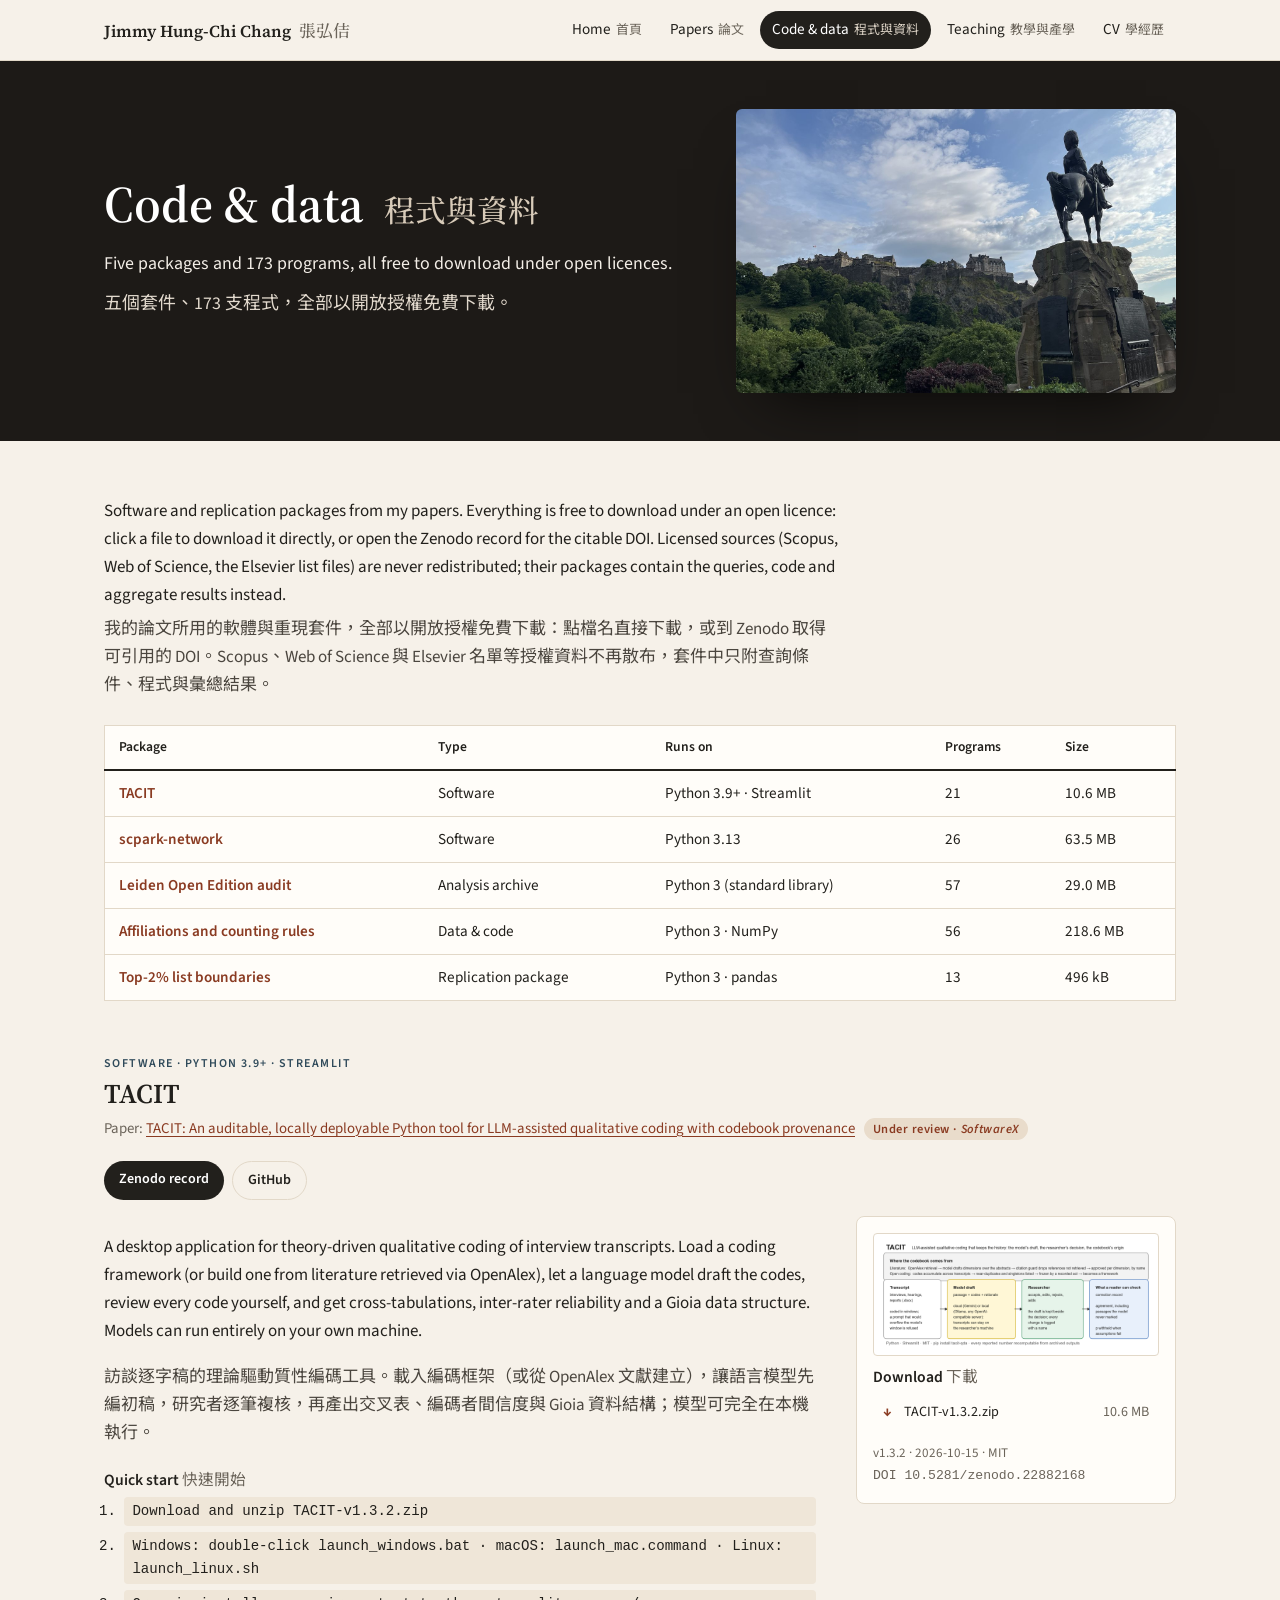
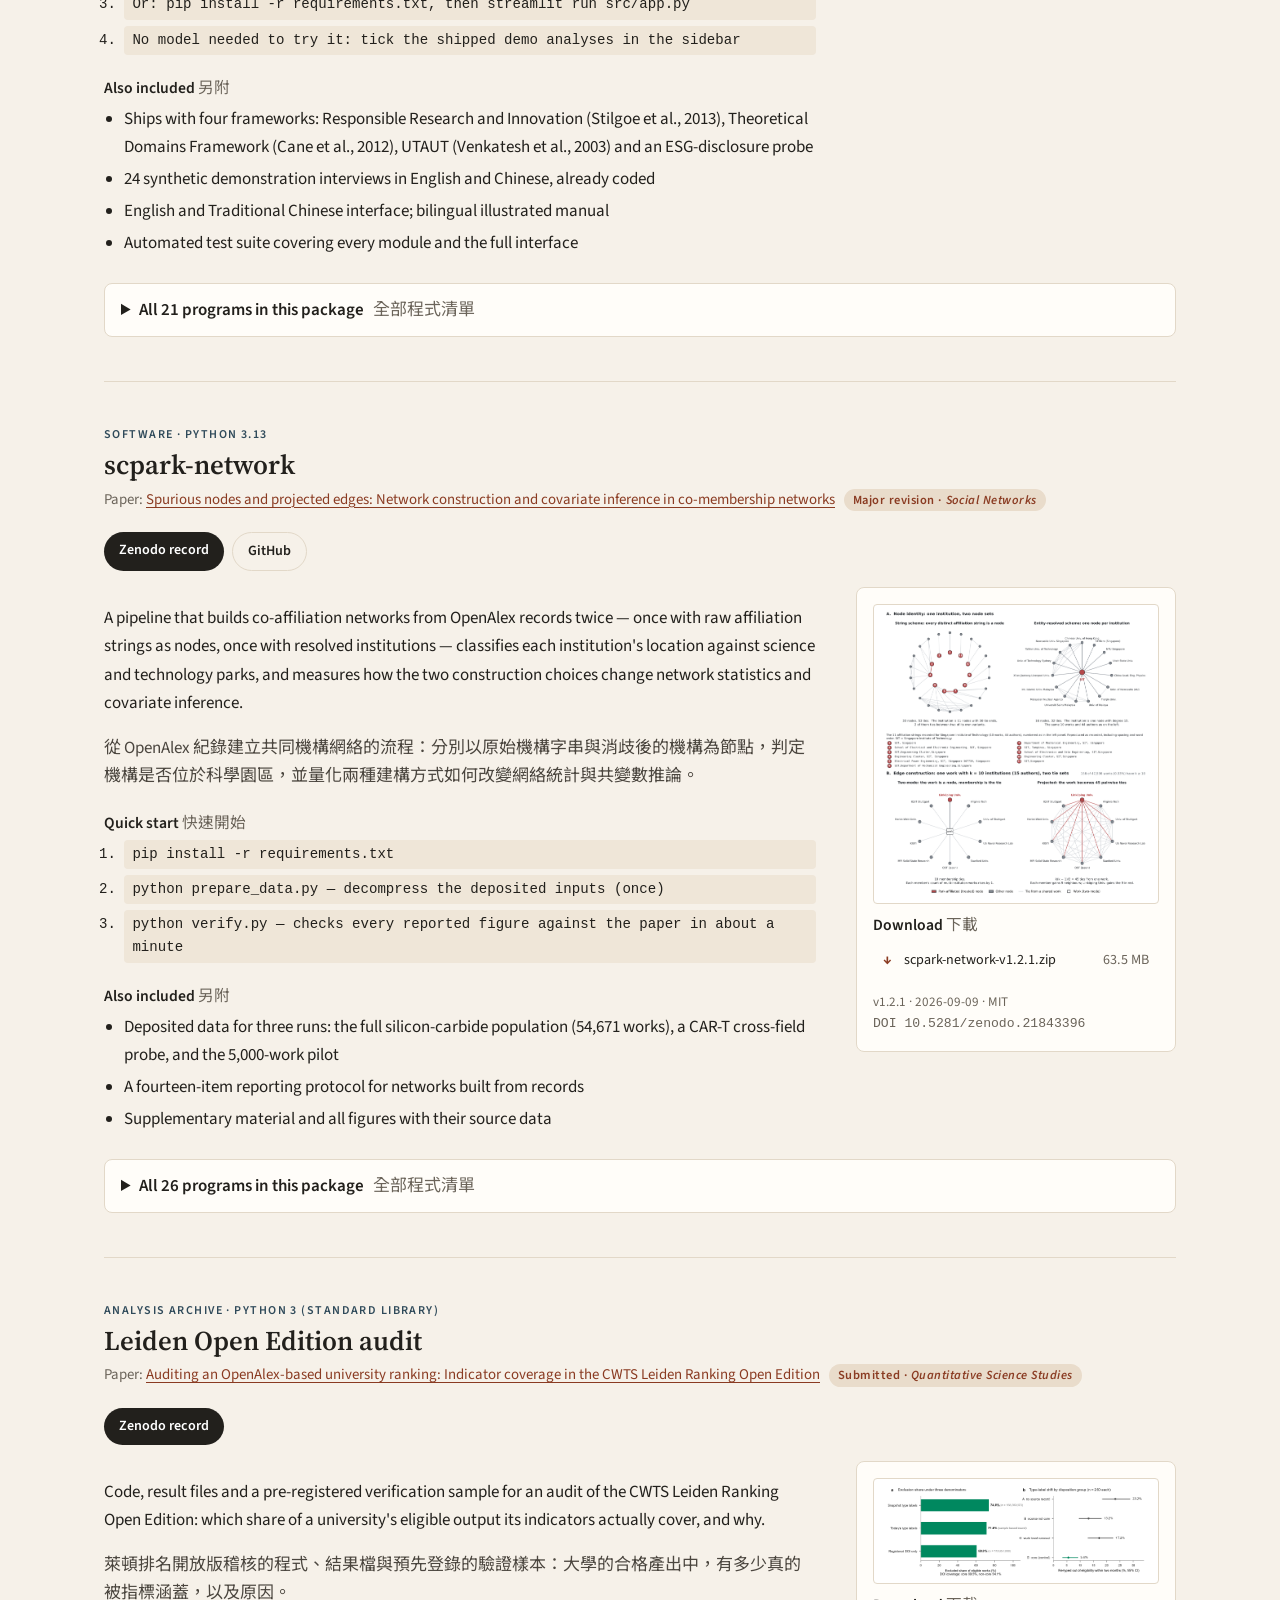
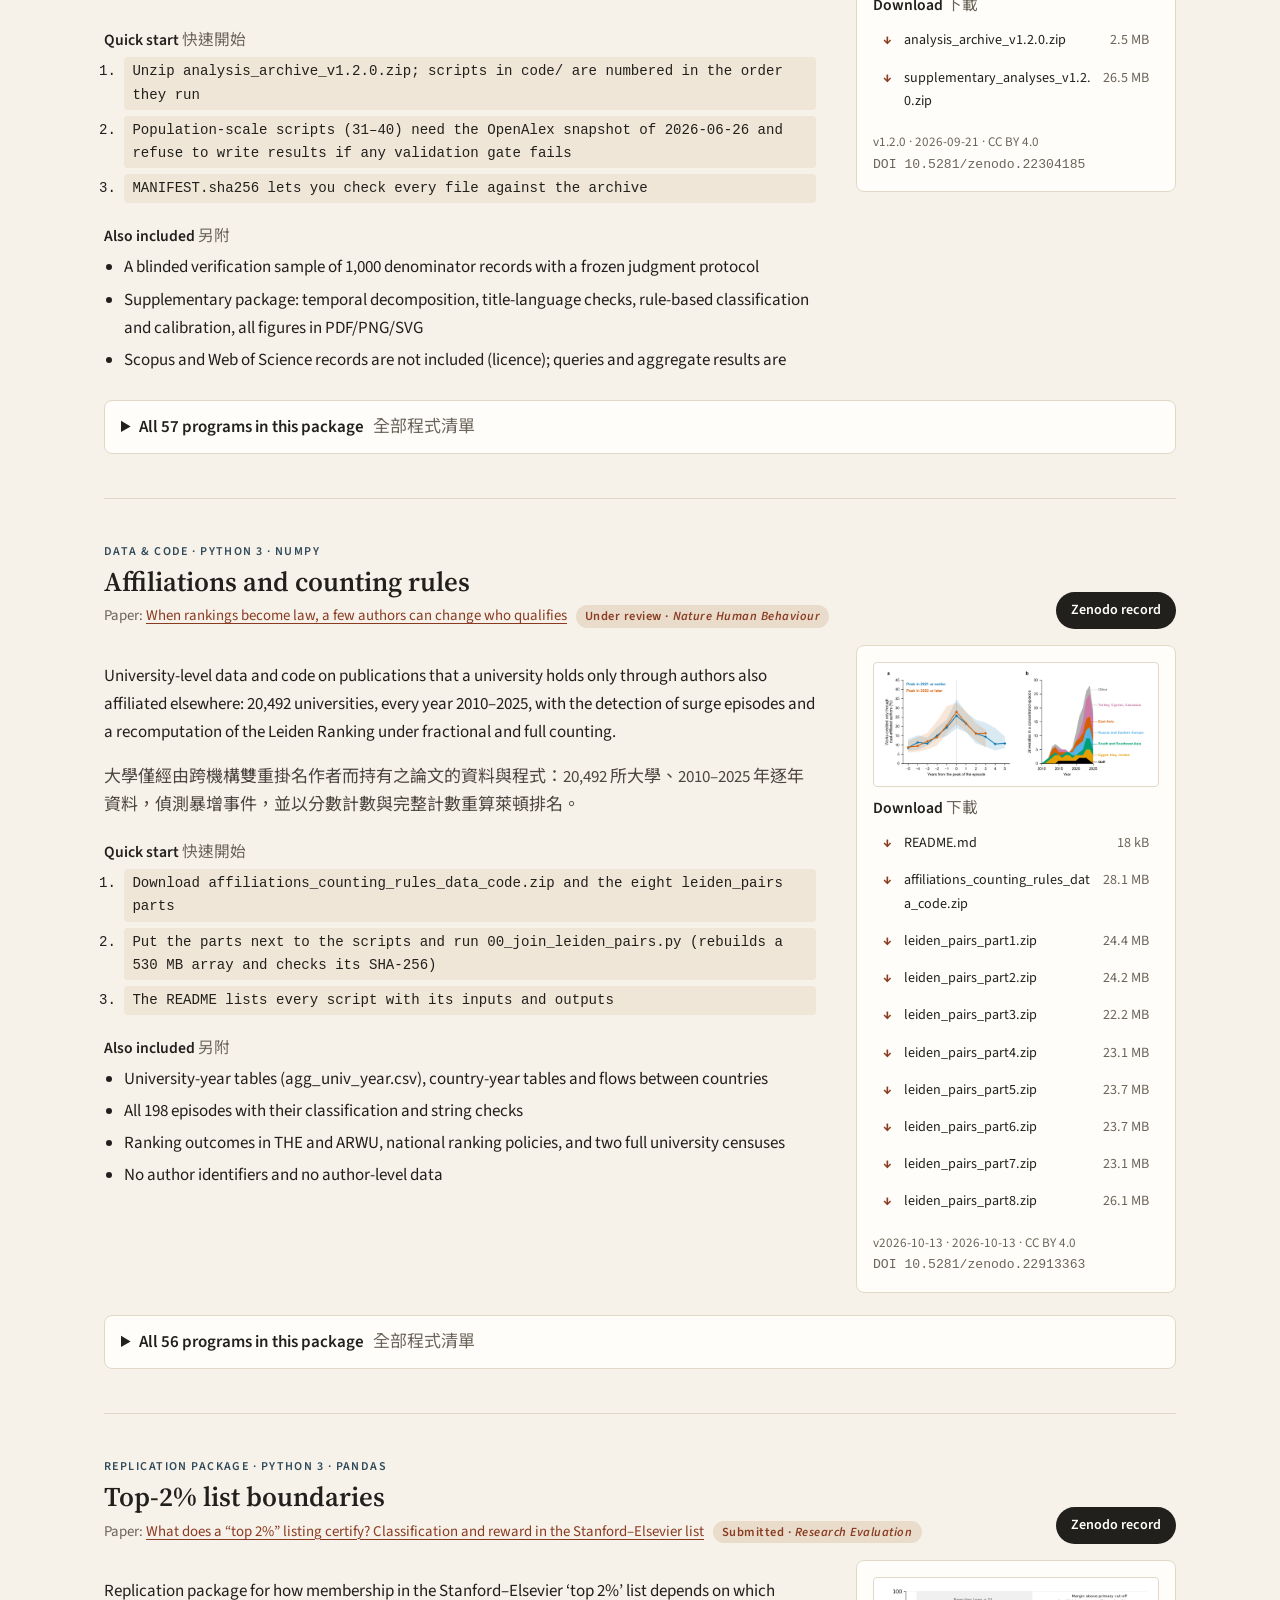
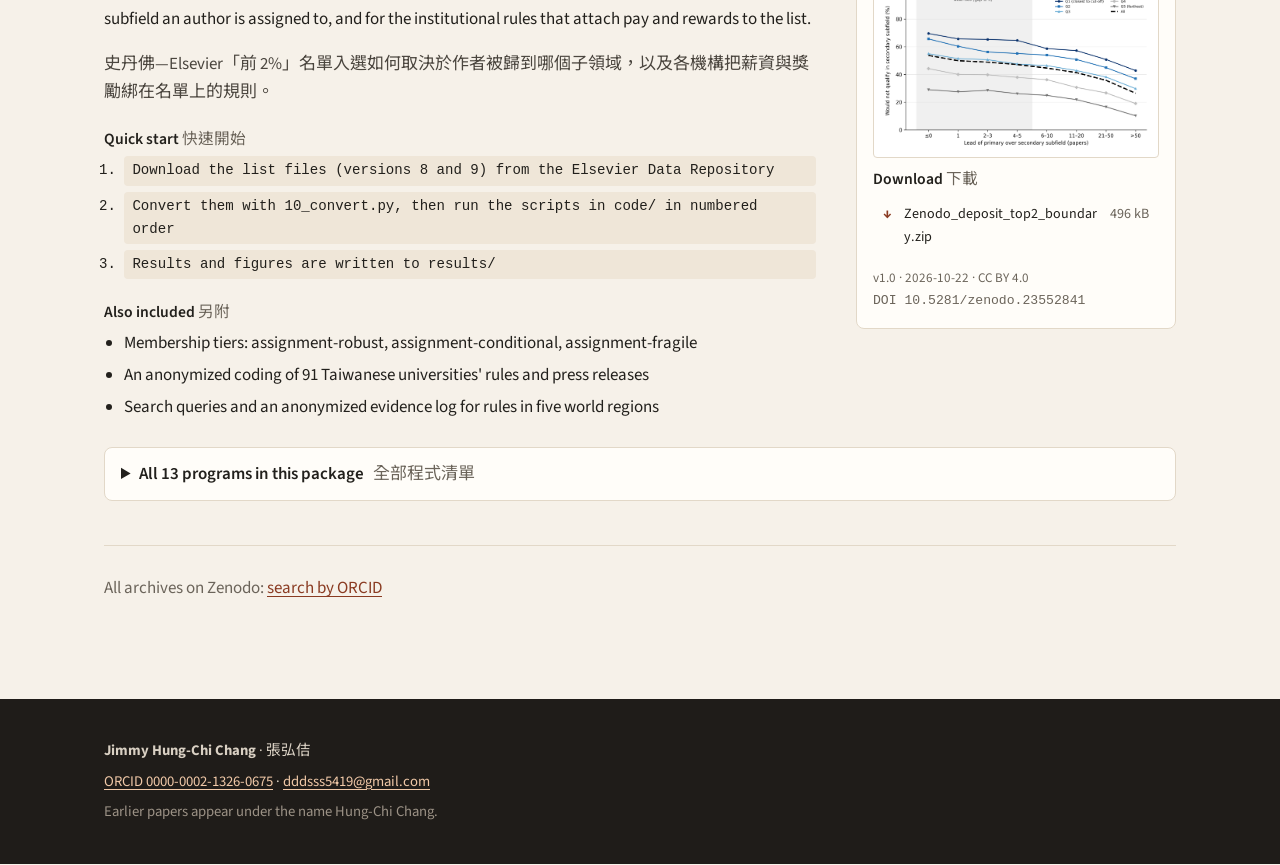
==== code.html @ c1c50fa7 "Update site 週五-2026-10 11:32" ====
<!doctype html>
<html lang="en">
<head>
<meta charset="utf-8">
<meta name="viewport" content="width=device-width, initial-scale=1">
<title>Code & data — Jimmy Hung-Chi Chang</title>
<meta name="description" content="Open code and data archives on Zenodo.">
<meta property="og:type" content="website"><meta property="og:site_name" content="Jimmy Hung-Chi Chang">
<meta property="og:url" content="https://jimmy-hc-chang.github.io/website/code.html">
<meta property="og:title" content="Code & data — Jimmy Hung-Chi Chang"><meta property="og:description" content="Open code and data archives on Zenodo.">
<meta property="og:image" content="https://jimmy-hc-chang.github.io/website/assets/og-cover.jpg?v=3"><meta property="og:image:width" content="1200"><meta property="og:image:height" content="630"><meta property="og:image:alt" content="Jimmy Hung-Chi Chang speaking at the Global TechMining Conference, Wuhan University">
<meta name="twitter:card" content="summary_large_image"><meta name="twitter:image" content="https://jimmy-hc-chang.github.io/website/assets/og-cover.jpg?v=3">
<link rel="preconnect" href="https://fonts.googleapis.com"><link rel="preconnect" href="https://fonts.gstatic.com" crossorigin>
<link rel="stylesheet" href="https://fonts.googleapis.com/css2?family=Source+Serif+4:ital,opsz,wght@0,8..60,400;0,8..60,600;1,8..60,400&family=Source+Sans+3:wght@400;600&family=Noto+Serif+TC:wght@500;700&family=Noto+Sans+TC:wght@400;500&display=swap">
<link rel="stylesheet" href="style.css?v=cfe0ed90">

</head>
<body class="p-code">
<header class="bar"><div class="wrap bar-in">
  <a class="brand" href="index.html">Jimmy Hung-Chi Chang <span lang="zh-Hant">張弘佶</span></a>
  <nav aria-label="Pages"><a href="index.html">Home<span lang="zh-Hant">首頁</span></a><a href="papers.html">Papers<span lang="zh-Hant">論文</span></a><a href="code.html" aria-current="page">Code &amp; data<span lang="zh-Hant">程式與資料</span></a><a href="teaching.html">Teaching<span lang="zh-Hant">教學與產學</span></a><a href="cv.html">CV<span lang="zh-Hant">學經歷</span></a></nav>
</div></header>
<section class="hero page-hero"><div class="wrap hero-in"><div class="hero-text">
  <h1>Code &amp; data <span lang="zh-Hant">程式與資料</span></h1>
  <p class="lede">Five packages and 173 programs, all free to download under open licences.</p><p class="lede zh" lang="zh-Hant">五個套件、173 支程式，全部以開放授權免費下載。</p></div>
  <figure class="hero-photo"><img src="assets/edinburgh-castle.jpg" alt="Edinburgh Castle"></figure>
</div></section>
<main>
<section class="wrap list codepage">
  <p class="intro">Software and replication packages from my papers. Everything is free to download under an open licence: click a file to download it directly, or open the Zenodo record for the citable DOI. Licensed sources (Scopus, Web of Science, the Elsevier list files) are never redistributed; their packages contain the queries, code and aggregate results instead.</p>
  <p class="intro zh" lang="zh-Hant">我的論文所用的軟體與重現套件，全部以開放授權免費下載：點檔名直接下載，或到 Zenodo 取得可引用的 DOI。Scopus、Web of Science 與 Elsevier 名單等授權資料不再散布，套件中只附查詢條件、程式與彙總結果。</p>
  <table class="pkgindex"><thead><tr><th>Package</th><th>Type</th><th>Runs on</th><th>Programs</th><th>Size</th></tr></thead><tbody><tr><td><a href="#tacit">TACIT</a></td><td>Software</td><td>Python 3.9+ · Streamlit</td><td>21</td><td>10.6 MB</td></tr><tr><td><a href="#scpark-network">scpark-network</a></td><td>Software</td><td>Python 3.13</td><td>26</td><td>63.5 MB</td></tr><tr><td><a href="#leiden-open-edition-audit">Leiden Open Edition audit</a></td><td>Analysis archive</td><td>Python 3 (standard library)</td><td>57</td><td>29.0 MB</td></tr><tr><td><a href="#affiliations-and-counting-rules">Affiliations and counting rules</a></td><td>Data & code</td><td>Python 3 · NumPy</td><td>56</td><td>218.6 MB</td></tr><tr><td><a href="#top-2%-list-boundaries">Top-2% list boundaries</a></td><td>Replication package</td><td>Python 3 · pandas</td><td>13</td><td>496 kB</td></tr></tbody></table>
  <article class="pkg" id="tacit">
  <header class="pkg-head">
    <div><p class="arch-kind">Software · Python 3.9+ · Streamlit</p><h3>TACIT</h3>
    <p class="arch-paper">Paper: <a href="papers.html#tacit-an-auditable-locally-deployable-python-too">TACIT: An auditable, locally deployable Python tool for LLM-assisted qualitative coding with codebook provenance</a> <span class="status">Under review · <i>SoftwareX</i></span></p></div>
    <div class="btns"><a class="btn-s" href="https://doi.org/10.5281/zenodo.22882168">Zenodo record</a><a class="btn-s ghost" href="https://github.com/NYCU-FUN-TECH-LAB/TACIT">GitHub</a></div>
  </header>
  <div class="pkg-grid">
    <div>
      <p>A desktop application for theory-driven qualitative coding of interview transcripts. Load a coding framework (or build one from literature retrieved via OpenAlex), let a language model draft the codes, review every code yourself, and get cross-tabulations, inter-rater reliability and a Gioia data structure. Models can run entirely on your own machine.</p>
      <p class="zh" lang="zh-Hant">訪談逐字稿的理論驅動質性編碼工具。載入編碼框架（或從 OpenAlex 文獻建立），讓語言模型先編初稿，研究者逐筆複核，再產出交叉表、編碼者間信度與 Gioia 資料結構；模型可完全在本機執行。</p>
      <h4>Quick start <span lang="zh-Hant">快速開始</span></h4>
      <ol class="quick"><li>Download and unzip TACIT-v1.3.2.zip</li><li>Windows: double-click launch_windows.bat · macOS: launch_mac.command · Linux: launch_linux.sh</li><li>Or: pip install -r requirements.txt, then streamlit run src/app.py</li><li>No model needed to try it: tick the shipped demo analyses in the sidebar</li></ol>
      <h4>Also included <span lang="zh-Hant">另附</span></h4>
      <ul><li>Ships with four frameworks: Responsible Research and Innovation (Stilgoe et al., 2013), Theoretical Domains Framework (Cane et al., 2012), UTAUT (Venkatesh et al., 2003) and an ESG-disclosure probe</li><li>24 synthetic demonstration interviews in English and Chinese, already coded</li><li>English and Traditional Chinese interface; bilingual illustrated manual</li><li>Automated test suite covering every module and the full interface</li></ul>
    </div>
    <aside class="dlbox">
      <img src="assets/fig-tacit.png" alt="" loading="lazy">
      <h4>Download <span lang="zh-Hant">下載</span></h4>
      <ul class="dl"><li><a href="https://zenodo.org/records/23402767/files/NYCU-FUN-TECH-LAB/TACIT-v1.3.2.zip?download=1" download><span class="fn">TACIT-v1.3.2.zip</span><span class="fs">10.6 MB</span></a></li></ul>
      <p class="facts">v1.3.2 · 2026-10-15 · MIT<br><span class="doi">DOI 10.5281/zenodo.22882168</span></p>
    </aside>
  </div>
  <details class="proglist"><summary>All 21 programs in this package <span lang="zh-Hant">全部程式清單</span></summary><h5>src/</h5><table class="progs"><tr><td><code>app.py</code></td><td>The Streamlit interface</td></tr><tr><td><code>bench_agreement.py</code></td><td>Agreement between model and reference codings</td></tr><tr><td><code>bench_models.py</code></td><td>Benchmark of models on this tool</td></tr><tr><td><code>bench_open_coding.py</code></td><td>Open-coding demonstration</td></tr><tr><td><code>bench_yield.py</code></td><td>Whole-transcript vs windowed coding: yield comparison</td></tr><tr><td><code>make_demo_data.py</code></td><td>Generate the synthetic demonstration data</td></tr><tr><td><code>make_hearing_corpus.py</code></td><td>Build a public demonstration corpus from US congressional hearings</td></tr><tr><td><code>tacit_analysis.py</code></td><td>Analysis engine: cross-tabulations, co-occurrence, cross-case matrix</td></tr><tr><td><code>tacit_coding.py</code></td><td>Windowed coding passes, yield checks and transcript reading</td></tr><tr><td><code>tacit_framework.py</code></td><td>Pluggable theoretical coding frameworks</td></tr><tr><td><code>tacit_highlight.py</code></td><td>Export codings highlighted back into the transcript (.docx)</td></tr><tr><td><code>tacit_i18n.py</code></td><td>Interface vocabulary in English and Traditional Chinese</td></tr><tr><td><code>tacit_irr.py</code></td><td>Blind double coding and inter-rater reliability</td></tr><tr><td><code>tacit_lexicon.py</code></td><td>Lexicon induction and audit</td></tr><tr><td><code>tacit_llm.py</code></td><td>Model-provider layer: Gemini, Ollama and any OpenAI-compatible endpoint</td></tr><tr><td><code>tacit_open.py</code></td><td>Open coding with a cumulative codebook</td></tr><tr><td><code>tacit_openalex.py</code></td><td>Build a framework from literature retrieved via OpenAlex, with the citation guard</td></tr><tr><td><code>tacit_review.py</code></td><td>Human review of model codings and the audit trail</td></tr><tr><td><code>tacit_schema.py</code></td><td>Single source of truth for the data structures</td></tr><tr><td><code>tacit_strings.py</code></td><td>Interface text in English and Traditional Chinese</td></tr><tr><td><code>tacit_themes.py</code></td><td>Second-order themes and the Gioia data structure</td></tr></table></details>
</article><article class="pkg" id="scpark-network">
  <header class="pkg-head">
    <div><p class="arch-kind">Software · Python 3.13</p><h3>scpark-network</h3>
    <p class="arch-paper">Paper: <a href="papers.html#spurious-nodes-and-projected-edges-network-const">Spurious nodes and projected edges: Network construction and covariate inference in co-membership networks</a> <span class="status">Major revision · <i>Social Networks</i></span></p></div>
    <div class="btns"><a class="btn-s" href="https://doi.org/10.5281/zenodo.21843396">Zenodo record</a><a class="btn-s ghost" href="https://github.com/jimmy-hc-chang/scpark-network">GitHub</a></div>
  </header>
  <div class="pkg-grid">
    <div>
      <p>A pipeline that builds co-affiliation networks from OpenAlex records twice — once with raw affiliation strings as nodes, once with resolved institutions — classifies each institution's location against science and technology parks, and measures how the two construction choices change network statistics and covariate inference.</p>
      <p class="zh" lang="zh-Hant">從 OpenAlex 紀錄建立共同機構網絡的流程：分別以原始機構字串與消歧後的機構為節點，判定機構是否位於科學園區，並量化兩種建構方式如何改變網絡統計與共變數推論。</p>
      <h4>Quick start <span lang="zh-Hant">快速開始</span></h4>
      <ol class="quick"><li>pip install -r requirements.txt</li><li>python prepare_data.py — decompress the deposited inputs (once)</li><li>python verify.py — checks every reported figure against the paper in about a minute</li></ol>
      <h4>Also included <span lang="zh-Hant">另附</span></h4>
      <ul><li>Deposited data for three runs: the full silicon-carbide population (54,671 works), a CAR-T cross-field probe, and the 5,000-work pilot</li><li>A fourteen-item reporting protocol for networks built from records</li><li>Supplementary material and all figures with their source data</li></ul>
    </div>
    <aside class="dlbox">
      <img src="assets/fig-son.png" alt="" loading="lazy">
      <h4>Download <span lang="zh-Hant">下載</span></h4>
      <ul class="dl"><li><a href="https://zenodo.org/records/22677778/files/tiger-lab-png/scpark-network-v1.2.1.zip?download=1" download><span class="fn">scpark-network-v1.2.1.zip</span><span class="fs">63.5 MB</span></a></li></ul>
      <p class="facts">v1.2.1 · 2026-09-09 · MIT<br><span class="doi">DOI 10.5281/zenodo.21843396</span></p>
    </aside>
  </div>
  <details class="proglist"><summary>All 26 programs in this package <span lang="zh-Hant">全部程式清單</span></summary><h5>analysis/</h5><table class="progs"><tr><td><code>10_robustness_checks.py</code></td><td>Robustness checks</td></tr><tr><td><code>11_institution_size_control.py</code></td><td>Control for institution size</td></tr><tr><td><code>12_productivity_control_robustness.py</code></td><td>Stress test of the productivity-controlled estimate</td></tr><tr><td><code>13_fetch_density_5000m.py</code></td><td>Radius-decoupling test: density at 5,000 m</td></tr><tr><td><code>14_refetch_density_2000m.py</code></td><td>Radius-decoupling test: density at 2,000 m</td></tr><tr><td><code>15_reviewer_response_analyses.py</code></td><td>Supplementary analyses for the reporting protocol</td></tr><tr><td><code>16_review_response_2026_09.py</code></td><td>Additional supplementary analyses</td></tr><tr><td><code>17_review_response_round2.py</code></td><td>Additional supplementary analyses, second set</td></tr><tr><td><code>18_synthetic_simulation.py</code></td><td>Synthetic-network simulation of the two construction errors</td></tr></table><h5>figures/</h5><table class="progs"><tr><td><code>fig1_mechanism.py</code></td><td>Figure 1: the two construction decisions, drawn from two real cases</td></tr><tr><td><code>fig2_degree_distributions.py</code></td><td>Figure 2: degree distributions under the two node-identity schemes</td></tr><tr><td><code>fig3_degree_distributions.py</code></td><td>Degree-distribution panel</td></tr><tr><td><code>fig3_forest_caps.py</code></td><td>Figure 3: the park coefficient under caps, fractional counting and a placebo exclusion</td></tr></table><h5>pipeline/</h5><table class="progs"><tr><td><code>01_fetch_openalex.py</code></td><td>Fetch the full OpenAlex population of the silicon-carbide topic</td></tr><tr><td><code>01b_fetch_openalex_cart.py</code></td><td>Fetch the CAR-T cell-therapy topic for the cross-field probe</td></tr><tr><td><code>02_geocode_and_enrich.py</code></td><td>Geocode affiliation strings (Nominatim) and extract micro-spatial features (OpenStreetMap)</td></tr><tr><td><code>02b_rerun_enrich_only.py</code></td><td>Re-run only the Overpass density step</td></tr><tr><td><code>03_fetch_wikidata_parks.py</code></td><td>Fetch the world list of science and technology parks from Wikidata</td></tr><tr><td><code>04_fetch_park_polygons.py</code></td><td>Fetch exact park boundaries from OpenStreetMap</td></tr><tr><td><code>05_match_parks_distance.py</code></td><td>Match institution coordinates to the Wikidata park list by distance</td></tr><tr><td><code>06_apply_polygon_refinement.py</code></td><td>Point-in-polygon refinement where exact boundaries exist</td></tr><tr><td><code>07_merge_method_a_b.py</code></td><td>Merge the two park classifications and report their agreement</td></tr><tr><td><code>08_build_entity_resolved_network.py</code></td><td>Build the entity-resolved network (standardized institutions as nodes)</td></tr><tr><td><code>09_build_naive_network.py</code></td><td>Build the naive network (raw affiliation strings as nodes)</td></tr></table><h5>(top level)/</h5><table class="progs"><tr><td><code>prepare_data.py</code></td><td>Decompress the deposited data files (run once)</td></tr><tr><td><code>verify.py</code></td><td>Check that the deposit reproduces the manuscript (about one minute; --full re-runs the permutations)</td></tr></table></details>
</article><article class="pkg" id="leiden-open-edition-audit">
  <header class="pkg-head">
    <div><p class="arch-kind">Analysis archive · Python 3 (standard library)</p><h3>Leiden Open Edition audit</h3>
    <p class="arch-paper">Paper: <a href="papers.html#auditing-an-openalex-based-university-ranking-in">Auditing an OpenAlex-based university ranking: Indicator coverage in the CWTS Leiden Ranking Open Edition</a> <span class="status">Submitted · <i>Quantitative Science Studies</i></span></p></div>
    <div class="btns"><a class="btn-s" href="https://doi.org/10.5281/zenodo.22304185">Zenodo record</a></div>
  </header>
  <div class="pkg-grid">
    <div>
      <p>Code, result files and a pre-registered verification sample for an audit of the CWTS Leiden Ranking Open Edition: which share of a university's eligible output its indicators actually cover, and why.</p>
      <p class="zh" lang="zh-Hant">萊頓排名開放版稽核的程式、結果檔與預先登錄的驗證樣本：大學的合格產出中，有多少真的被指標涵蓋，以及原因。</p>
      <h4>Quick start <span lang="zh-Hant">快速開始</span></h4>
      <ol class="quick"><li>Unzip analysis_archive_v1.2.0.zip; scripts in code/ are numbered in the order they run</li><li>Population-scale scripts (31–40) need the OpenAlex snapshot of 2026-06-26 and refuse to write results if any validation gate fails</li><li>MANIFEST.sha256 lets you check every file against the archive</li></ol>
      <h4>Also included <span lang="zh-Hant">另附</span></h4>
      <ul><li>A blinded verification sample of 1,000 denominator records with a frozen judgment protocol</li><li>Supplementary package: temporal decomposition, title-language checks, rule-based classification and calibration, all figures in PDF/PNG/SVG</li><li>Scopus and Web of Science records are not included (licence); queries and aggregate results are</li></ul>
    </div>
    <aside class="dlbox">
      <img src="assets/fig-leiden.png" alt="" loading="lazy">
      <h4>Download <span lang="zh-Hant">下載</span></h4>
      <ul class="dl"><li><a href="https://zenodo.org/records/22872751/files/analysis_archive_v1.2.0.zip?download=1" download><span class="fn">analysis_archive_v1.2.0.zip</span><span class="fs">2.5 MB</span></a></li><li><a href="https://zenodo.org/records/22872751/files/supplementary_analyses_v1.2.0.zip?download=1" download><span class="fn">supplementary_analyses_v1.2.0.zip</span><span class="fs">26.5 MB</span></a></li></ul>
      <p class="facts">v1.2.0 · 2026-09-21 · CC BY 4.0<br><span class="doi">DOI 10.5281/zenodo.22304185</span></p>
    </aside>
  </div>
  <details class="proglist"><summary>All 57 programs in this package <span lang="zh-Hant">全部程式清單</span></summary><h5>code/</h5><table class="progs"><tr><td><code>01_probe_scopus.py</code></td><td>Test what the Scopus API returns (run this first)</td></tr><tr><td><code>02_sample_openalex.py</code></td><td>Draw a stratified cross-disciplinary sample from OpenAlex</td></tr><tr><td><code>03_fetch_scopus.py</code></td><td>Fetch Scopus records by DOI (quota-aware, resumable)</td></tr><tr><td><code>04_build_pairs.py</code></td><td>Pair the OpenAlex and Scopus records of the same paper</td></tr><tr><td><code>05_audit_divergence.py</code></td><td>Cross-database divergence: indicators with cluster-bootstrap intervals</td></tr><tr><td><code>06_wos_anchor.py</code></td><td>Web of Science anchor sample: parse exported records for a third-source check</td></tr><tr><td><code>07_make_wos_query.py</code></td><td>Build batch query strings for the Web of Science interface</td></tr><tr><td><code>08_probe_abstract_api.py</code></td><td>Test the Scopus Abstract Retrieval API</td></tr><tr><td><code>09_fetch_abstract_affiliations.py</code></td><td>Retrieve full affiliation lists through the Abstract Retrieval API</td></tr><tr><td><code>10_fetch_leiden_core.py</code></td><td>Download the Leiden core-sources and core-publications data</td></tr><tr><td><code>11_enrich_openalex_fields.py</code></td><td>Add language and source fields from OpenAlex</td></tr><tr><td><code>12_join_leiden_core.py</code></td><td>Join Leiden core / non-core flags to the sample</td></tr><tr><td><code>13_audit_core_exclusion.py</code></td><td>Exclusion patterns of the two core thresholds and their combined effect</td></tr><tr><td><code>14_fetch_leiden_ranking_data.py</code></td><td>Download the full underlying data of the Leiden Ranking Open Edition 2025</td></tr><tr><td><code>15_replicate_leiden_indicators.py</code></td><td>Validation gate: recompute the official university indicators from publication-level data</td></tr><tr><td><code>16_ranking_impact.py</code></td><td>Effect of the core-source threshold on the official ranking indicators</td></tr><tr><td><code>17_fetch_openalex_institutions.py</code></td><td>Build a coordinate table of OpenAlex institutions</td></tr><tr><td><code>18_sample_leiden_pubs.py</code></td><td>Stratified sample of Leiden publications with their OpenAlex institutions</td></tr><tr><td><code>19_replicate_collab_flags.py</code></td><td>Validation gate: reproduce the short-distance collaboration flag</td></tr><tr><td><code>20_audit_distance_misclassification.py</code></td><td>Scale, geography and consequences of distance misclassification</td></tr><tr><td><code>21_recompute_top10.py</code></td><td>Recompute PP(top 10%) under the core threshold</td></tr><tr><td><code>22_decompose_temporal.py</code></td><td>Why the core pass rate falls year by year: a three-level decomposition</td></tr><tr><td><code>23_confound_check.py</code></td><td>Common-factor check</td></tr><tr><td><code>24_range_restriction.py</code></td><td>Formal test of range restriction</td></tr><tr><td><code>25_robustness_suite.py</code></td><td>Robustness suite for the core claims</td></tr><tr><td><code>26_field_country.py</code></td><td>Field × country: is the humanities and social sciences coverage gap universal?</td></tr><tr><td><code>27_fetch_openalex_sources.py</code></td><td>Fetch the country of every OpenAlex source</td></tr><tr><td><code>28_figure1.py</code></td><td>Figure 1: exclusion structure at population scale</td></tr><tr><td><code>29_figure2.py</code></td><td>Figure 2: university-level indicator coverage and how it covaries with indicator values</td></tr><tr><td><code>30_build_manuscript.js</code></td><td>Assemble the manuscript document</td></tr><tr><td><code>31_pass1_extract.py</code></td><td>Pass 1: extract the full OpenAlex snapshot into compact binary tables</td></tr><tr><td><code>32_pass2_join.py</code></td><td>Pass 2: join snapshot attributes to CWTS v3 core status</td></tr><tr><td><code>33_pass2b_conditional.py</code></td><td>Pass 2b: conditional decomposition isolating the language rule</td></tr><tr><td><code>34_disposition_by_group.py</code></td><td>Four-way disposition of English-language works, by country and field</td></tr><tr><td><code>35_mechanism_summary.py</code></td><td>Turn the tables of 33–34 into the reported numbers; test the monotone relation</td></tr><tr><td><code>36_disappearance_diagnosis.py</code></td><td>Are works that disappear deleted or merged?</td></tr><tr><td><code>37_coupling_decomposition.py</code></td><td>Two preliminary tests of the coupling mechanism</td></tr><tr><td><code>38_denominator_verification.py</code></td><td>Stratified human verification of the 74% denominator</td></tr><tr><td><code>39_partition_sensitivity.py</code></td><td>Sensitivity bounds under counterfactual field partitions</td></tr><tr><td><code>40_denominator_bounds.py</code></td><td>Objective bounds on the headline denominator (no human judgement needed)</td></tr><tr><td><code>41_make_archive.py</code></td><td>Assemble this timestamped Zenodo archive</td></tr><tr><td><code>42_fetch_nature_2026.py</code></td><td>Fetch metadata of all 2026 Nature papers from the OpenAlex API</td></tr><tr><td><code>43_ed_figure_rank_shift.py</code></td><td>Extended Data figure: distribution of rank shifts under the counterfactual</td></tr><tr><td><code>config.py</code></td><td>Shared settings</td></tr><tr><td><code>utils_http.py</code></td><td>HTTP helpers: retries, back-off, quota headers, SQLite cache</td></tr></table><h5>code_supplementary/</h5><table class="progs"><tr><td><code>s01_excluded_work_quality.py</code></td><td>Can the criteria tell defects from quality screening? Quality of excluded works</td></tr><tr><td><code>s02_decompose_temporal_2009_2022.py</code></td><td>Exact structural decomposition of the 2009–2022 rise in core share</td></tr><tr><td><code>s02b_decompose_temporal_eligible.py</code></td><td>The same decomposition restricted to eligible document types</td></tr><tr><td><code>s03_language_label_verification.py</code></td><td>Verification of language labels</td></tr><tr><td><code>s03b_title_language_classifier.py</code></td><td>Title-based language classifier</td></tr><tr><td><code>s03c_label_corrected_dispositions.py</code></td><td>Label-corrected dispositions for Indonesia, Ukraine, Brazil and the United States</td></tr><tr><td><code>s05_ratio_fullcounting_and_components.py</code></td><td>Citation ratio under full counting, with numerator and denominator reported separately</td></tr><tr><td><code>s06_automated_denominator_verification.py</code></td><td>Rule-based classification of the frozen 1,000-record denominator sample</td></tr><tr><td><code>s07_no_source_by_year.py</code></td><td>Yearly disposition of eligible works: no source, outside window, non-core, core</td></tr><tr><td><code>s08_calibration_agreement.py</code></td><td>Agreement between the rules and the author&#x27;s blinded reading of 100 records</td></tr></table><h5>figure_scripts/</h5><table class="progs"><tr><td><code>make_all_figures.py</code></td><td>Regenerate every figure and display item from the result files</td></tr><tr><td><code>naturestyle.py</code></td><td>Shared figure style</td></tr></table></details>
</article><article class="pkg" id="affiliations-and-counting-rules">
  <header class="pkg-head">
    <div><p class="arch-kind">Data & code · Python 3 · NumPy</p><h3>Affiliations and counting rules</h3>
    <p class="arch-paper">Paper: <a href="papers.html#when-rankings-become-law-a-few-authors-can-chang">When rankings become law, a few authors can change who qualifies</a> <span class="status">Under review · <i>Nature Human Behaviour</i></span></p></div>
    <div class="btns"><a class="btn-s" href="https://doi.org/10.5281/zenodo.22913363">Zenodo record</a></div>
  </header>
  <div class="pkg-grid">
    <div>
      <p>University-level data and code on publications that a university holds only through authors also affiliated elsewhere: 20,492 universities, every year 2010–2025, with the detection of surge episodes and a recomputation of the Leiden Ranking under fractional and full counting.</p>
      <p class="zh" lang="zh-Hant">大學僅經由跨機構雙重掛名作者而持有之論文的資料與程式：20,492 所大學、2010–2025 年逐年資料，偵測暴增事件，並以分數計數與完整計數重算萊頓排名。</p>
      <h4>Quick start <span lang="zh-Hant">快速開始</span></h4>
      <ol class="quick"><li>Download affiliations_counting_rules_data_code.zip and the eight leiden_pairs parts</li><li>Put the parts next to the scripts and run 00_join_leiden_pairs.py (rebuilds a 530 MB array and checks its SHA-256)</li><li>The README lists every script with its inputs and outputs</li></ol>
      <h4>Also included <span lang="zh-Hant">另附</span></h4>
      <ul><li>University-year tables (agg_univ_year.csv), country-year tables and flows between countries</li><li>All 198 episodes with their classification and string checks</li><li>Ranking outcomes in THE and ARWU, national ranking policies, and two full university censuses</li><li>No author identifiers and no author-level data</li></ul>
    </div>
    <aside class="dlbox">
      <img src="assets/fig-rankings.png" alt="" loading="lazy">
      <h4>Download <span lang="zh-Hant">下載</span></h4>
      <ul class="dl"><li><a href="https://zenodo.org/records/23330313/files/README.md?download=1" download><span class="fn">README.md</span><span class="fs">18 kB</span></a></li><li><a href="https://zenodo.org/records/23330313/files/affiliations_counting_rules_data_code.zip?download=1" download><span class="fn">affiliations_counting_rules_data_code.zip</span><span class="fs">28.1 MB</span></a></li><li><a href="https://zenodo.org/records/23330313/files/leiden_pairs_part1.zip?download=1" download><span class="fn">leiden_pairs_part1.zip</span><span class="fs">24.4 MB</span></a></li><li><a href="https://zenodo.org/records/23330313/files/leiden_pairs_part2.zip?download=1" download><span class="fn">leiden_pairs_part2.zip</span><span class="fs">24.2 MB</span></a></li><li><a href="https://zenodo.org/records/23330313/files/leiden_pairs_part3.zip?download=1" download><span class="fn">leiden_pairs_part3.zip</span><span class="fs">22.2 MB</span></a></li><li><a href="https://zenodo.org/records/23330313/files/leiden_pairs_part4.zip?download=1" download><span class="fn">leiden_pairs_part4.zip</span><span class="fs">23.1 MB</span></a></li><li><a href="https://zenodo.org/records/23330313/files/leiden_pairs_part5.zip?download=1" download><span class="fn">leiden_pairs_part5.zip</span><span class="fs">23.7 MB</span></a></li><li><a href="https://zenodo.org/records/23330313/files/leiden_pairs_part6.zip?download=1" download><span class="fn">leiden_pairs_part6.zip</span><span class="fs">23.7 MB</span></a></li><li><a href="https://zenodo.org/records/23330313/files/leiden_pairs_part7.zip?download=1" download><span class="fn">leiden_pairs_part7.zip</span><span class="fs">23.1 MB</span></a></li><li><a href="https://zenodo.org/records/23330313/files/leiden_pairs_part8.zip?download=1" download><span class="fn">leiden_pairs_part8.zip</span><span class="fs">26.1 MB</span></a></li></ul>
      <p class="facts">v2026-10-13 · 2026-10-13 · CC BY 4.0<br><span class="doi">DOI 10.5281/zenodo.22913363</span></p>
    </aside>
  </div>
  <details class="proglist"><summary>All 56 programs in this package <span lang="zh-Hant">全部程式清單</span></summary><h5>(top level)/</h5><table class="progs"><tr><td><code>00_pass1b_authorships.py</code></td><td>Pass 1b — extract an authorship table (work x author x institution) from the OpenAlex works snapshot</td></tr><tr><td><code>01_pass2b_only_dual.py</code></td><td>Pass 2b — dual-affiliation indicators for every university and publication year</td></tr><tr><td><code>02_pass2c_authors_partners.py</code></td><td>Pass 2c — author-level and partner-level counts for candidate universities, used to tell resolution errors from concentration</td></tr><tr><td><code>02b_cand_diagnostics.py</code></td><td>diagnostics for the candidate and comparison universities in their highest three-year window</td></tr><tr><td><code>03_episodes.py</code></td><td>Episode detection, first version of the size requirements</td></tr><tr><td><code>03b_episodes_v2.py</code></td><td>episode detection, version 2 (the version reported in the paper)</td></tr><tr><td><code>04_pass2d_leiden_pairs.py</code></td><td>Pass 2d — publication-level flags for the Leiden counterfactual</td></tr><tr><td><code>05_leiden_counterfactual.py</code></td><td>Leiden counterfactual, fractional counting</td></tr><tr><td><code>05b_leiden_counterfactual_fullcount.py</code></td><td>Leiden counterfactual, full counting</td></tr><tr><td><code>06_mechanisms.py</code></td><td>Classification of episodes (episodes_v2.csv)</td></tr><tr><td><code>06b_shared_authors.py</code></td><td>authors shared between universities in a concentrated episode</td></tr><tr><td><code>07b_figures_nature.py</code></td><td>main figures (Figs 1-3) in the format of the Nature journals</td></tr><tr><td><code>08_pass2e_missing_affiliations.py</code></td><td>Pass 2e — bias from authorships without an institution</td></tr><tr><td><code>09_verify_shared_authors.py</code></td><td>Checks on the shared authors (authors with five or more dual works at two or more universities in a concentrated episode)</td></tr><tr><td><code>10_verify_class_B.py</code></td><td>Affiliation-string check for class B (baseline &gt;= 25) and class C episodes</td></tr><tr><td><code>10b_verify_class_DE.py</code></td><td>The check of 10_verify_class_B.py applied to the dispersed (D) and intermediate (E) classes, with matching after removal of diacritics</td></tr><tr><td><code>11_pass2f_country_level.py</code></td><td>country-level counts without double counting</td></tr><tr><td><code>12_robustness_v1_rule.py</code></td><td>robustness of the main comparisons to the episode rule</td></tr><tr><td><code>15_si_episode_table.py</code></td><td>Supplementary Table 1</td></tr><tr><td><code>18_layer2_robustness.py</code></td><td>robustness analyses added before submission</td></tr><tr><td><code>23_further_checks.py</code></td><td>further checks on the episode analysis</td></tr><tr><td><code>24_orcid_check.py</code></td><td>the top-20 share of dual-affiliation-only works recomputed on authors with an ORCID record only, for the string-confirmed concentrated, dispersed and </td></tr><tr><td><code>26_author_level_pass.py</code></td><td>one pass over the OpenAlex work files for two quantities</td></tr><tr><td><code>28_author_level_counterfactual.py</code></td><td>Leiden Ranking Open Edition 2025, PP(top 10%), 2020-2023, core publications</td></tr><tr><td><code>00_join_leiden_pairs.py</code></td><td>rebuilds leiden_pairs.npy from leiden_pairs_part1.zip to leiden_pairs_part8.zip, placed in the same folder as this script, and checks the result again</td></tr><tr><td><code>27_counting_checks.py</code></td><td>further quantities for the rank analysis and the policy analysis</td></tr><tr><td><code>31_strings_outside.py</code></td><td>affiliation-string check for the universities that leave their Leiden stability interval under full counting and have no episode overlapping 2020-2023</td></tr><tr><td><code>32_string_rate_shared.py</code></td><td>the confirmation rate for the affiliation strings of the 121 shared authors, computed on authorships whose raw strings name the university</td></tr><tr><td><code>41_the_specifications_figure.py</code></td><td>excess change in the THE citation percentile of universities in a concentrated episode over their matched universities, for every specification comput</td></tr><tr><td><code>42_table_s1.py</code></td><td>table S1 of the short form (from 21_ed_table2.py, with the column named as in the text)</td></tr><tr><td><code>29_classification_checks.py</code></td><td>further checks on the episode classification and the policy association</td></tr><tr><td><code>30_topk_benchmark.py</code></td><td>a reference distribution for the withdrawal of the eight most active dual-affiliated authors&#x27; works, and two counts from the work files</td></tr><tr><td><code>35_threshold_sweep_classes.py</code></td><td>the episode rule&#x27;s share, rise and baseline thresholds varied, with the classification applied to each result</td></tr><tr><td><code>34_rank_bands_by_method.py</code></td><td>how the published ranks of the Leiden Ranking Open Edition 2025 (PP(top 10%), 2020-2023) differ between fractional and full counting for the same univ</td></tr><tr><td><code>34b_rank_bands_by_country.py</code></td><td>for the rank lines of script 34 (50, 100, 200, 1,000, 1,500), the countries of the universities that are inside a line under one counting method only </td></tr><tr><td><code>36_affiliations_per_authorship.py</code></td><td>how many institutions one author lists on one paper</td></tr><tr><td><code>37_policy_line_crossings.py</code></td><td>after the withdrawal of script 30 (the dual-affiliation-only works of each university&#x27;s eight most active such authors), how many universities in each</td></tr><tr><td><code>38_students_at_rank_lines.py</code></td><td>the number of students at the universities whose side of a rank line depends on the counting method, and at the universities that the eight-author wit</td></tr><tr><td><code>40_short_form_figures.py</code></td><td>Fig</td></tr><tr><td><code>43_supplementary_figures.py</code></td><td>the supplementary figures drawn by the analysis scripts of this archive, redrawn to journal figure guidelines</td></tr></table><h5>policy_layer/</h5><table class="progs"><tr><td><code>20_policy_test.py</code></td><td>do concentrated episodes follow national ranking policies? Inputs</td></tr><tr><td><code>22_policy_tests_v2.py</code></td><td>the policy analysis with the country as the unit, at both cut-points of the shared-author share, with policy end years, with the ambiguous codes flipp</td></tr><tr><td><code>21_ed_table2.py</code></td><td>Extended Data Table 2 as an image</td></tr></table><h5>rank_outcomes/</h5><table class="progs"><tr><td><code>01_parse_the.py</code></td><td>parse the ranking tables embedded in the public THE World University Rankings pages (https://www.timeshighereducation.com/world-university-rankings/&lt;e</td></tr><tr><td><code>02_match_the.py</code></td><td>match episode universities (episodes_classified.csv) to names in the THE tables</td></tr><tr><td><code>03_the_outcomes.py</code></td><td>what happened to universities in a concentrated episode in the THE World University Rankings</td></tr><tr><td><code>03b_the_outcomes_all_classes.py</code></td><td>the THE citation-score comparison of 03_the_outcomes.py for every class (exact name matches plus the manual list for class C), and a placebo</td></tr><tr><td><code>04_arwu_outcomes.py</code></td><td>universities in an episode, in the Academic Ranking of World Universities (ARWU) 2010–2025</td></tr><tr><td><code>05_fig_the.py</code></td><td>Fig</td></tr><tr><td><code>06_the_matched.py</code></td><td>checks of the THE outcome analysis added before submission</td></tr><tr><td><code>07_thresholds_and_persistence.py</code></td><td>two further readings of the THE World University Rankings for universities with a concentrated episode</td></tr><tr><td><code>08_the_matched_v2.py</code></td><td>the THE comparison with (1) a fixed horizon as the primary estimate, (2) matching on the pre-trend as well as the level, (3) matched universities scor</td></tr><tr><td><code>eval_nuxt.js</code></td><td>Evaluate a Nuxt JSONP payload file and print its data as JSON</td></tr><tr><td><code>33_the_breaks_placebo.py</code></td><td>two checks on the reported THE estimate (08_the_matched_v2.py</td></tr></table><h5>taiwan_census/</h5><table class="progs"><tr><td><code>04_fetch_full.py</code></td><td>Full census (no sampling) of the articles and reviews of two universities, 2016-2025, from the OpenAlex interface with cursor paging</td></tr><tr><td><code>05_full_analysis.py</code></td><td>Indicators recomputed from the full census of two universities, for two scopes</td></tr></table></details>
</article><article class="pkg" id="top-2%-list-boundaries">
  <header class="pkg-head">
    <div><p class="arch-kind">Replication package · Python 3 · pandas</p><h3>Top-2% list boundaries</h3>
    <p class="arch-paper">Paper: <a href="papers.html#what-does-a-top-2-listing-certify-classification">What does a “top 2%” listing certify? Classification and reward in the Stanford–Elsevier list</a> <span class="status">Submitted · <i>Research Evaluation</i></span></p></div>
    <div class="btns"><a class="btn-s" href="https://doi.org/10.5281/zenodo.23552841">Zenodo record</a></div>
  </header>
  <div class="pkg-grid">
    <div>
      <p>Replication package for how membership in the Stanford–Elsevier ‘top 2%’ list depends on which subfield an author is assigned to, and for the institutional rules that attach pay and rewards to the list.</p>
      <p class="zh" lang="zh-Hant">史丹佛—Elsevier「前 2%」名單入選如何取決於作者被歸到哪個子領域，以及各機構把薪資與獎勵綁在名單上的規則。</p>
      <h4>Quick start <span lang="zh-Hant">快速開始</span></h4>
      <ol class="quick"><li>Download the list files (versions 8 and 9) from the Elsevier Data Repository</li><li>Convert them with 10_convert.py, then run the scripts in code/ in numbered order</li><li>Results and figures are written to results/</li></ol>
      <h4>Also included <span lang="zh-Hant">另附</span></h4>
      <ul><li>Membership tiers: assignment-robust, assignment-conditional, assignment-fragile</li><li>An anonymized coding of 91 Taiwanese universities' rules and press releases</li><li>Search queries and an anonymized evidence log for rules in five world regions</li></ul>
    </div>
    <aside class="dlbox">
      <img src="assets/fig-top2.png" alt="" loading="lazy">
      <h4>Download <span lang="zh-Hant">下載</span></h4>
      <ul class="dl"><li><a href="https://zenodo.org/records/23552842/files/Zenodo_deposit_top2_boundary.zip?download=1" download><span class="fn">Zenodo_deposit_top2_boundary.zip</span><span class="fs">496 kB</span></a></li></ul>
      <p class="facts">v1.0 · 2026-10-22 · CC BY 4.0<br><span class="doi">DOI 10.5281/zenodo.23552841</span></p>
    </aside>
  </div>
  <details class="proglist"><summary>All 13 programs in this package <span lang="zh-Hant">全部程式清單</span></summary><h5>code/</h5><table class="progs"><tr><td><code>01_boundary_retraction.py</code></td><td>Reproduces the c-score and the inclusion rule, runs the reassignment counterfactual, and the sensitivity analysis for citations to retracted papers</td></tr><tr><td><code>02_robustness.py</code></td><td>Robustness</td></tr><tr><td><code>03_figures_tables.py</code></td><td>Figures and tables by country, subfield and domain</td></tr><tr><td><code>04_tiebreak.py</code></td><td>Ties between the first and second subfield</td></tr><tr><td><code>05_robust_tiers.py</code></td><td>Membership tiers (K = 5)</td></tr><tr><td><code>06_tw_universities.py</code></td><td>Merges Taiwanese affiliations to the university level (hospitals, firms and Academia Sinica excluded)</td></tr><tr><td><code>07_subfield_tiers.py</code></td><td>Membership tiers by subfield, and subfields in which the subfield route is inactive</td></tr><tr><td><code>08_reanalysis.py</code></td><td>Exit rates by gap and by margin above the primary cut-off, the near-tie excess, share-based gaps, within-field reassignment, data-cleaning checks and </td></tr><tr><td><code>09_fig_exit_gap.py</code></td><td>Figure 1</td></tr><tr><td><code>10_convert.py</code></td><td>Converts a Table 1 workbook (sheet &quot;Data&quot;) to .csv.gz</td></tr><tr><td><code>12_career_edition.py</code></td><td>Membership tiers for the career-long edition and for the union of the two editions</td></tr><tr><td><code>13_v8_to_v9.py</code></td><td>Links the version 8 single-year list to version 9 by name and first year of publication; stay rates by tier and margin, and changes of primary subfiel</td></tr><tr><td><code>tiers_lib.py</code></td><td>Shared functions</td></tr></table></details>
</article>
  <p class="more">All archives on Zenodo: <a href="https://zenodo.org/search?q=metadata.creators.person_or_org.identifiers.identifier%3A%220000-0002-1326-0675%22">search by ORCID</a></p>
</section>
</main>
<footer class="foot"><div class="wrap">
  <div><b>Jimmy Hung-Chi Chang</b> · <span lang="zh-Hant">張弘佶</span></div>
  <div><a href="https://orcid.org/0000-0002-1326-0675">ORCID 0000-0002-1326-0675</a> · <a href="mailto:dddsss5419@gmail.com">dddsss5419@gmail.com</a></div>
  <div class="muted">Earlier papers appear under the name Hung-Chi Chang.</div>
</div></footer>
</body>
</html>
---- style.css ----
:root{
  --bg:#f6f1e9; --paper:#fffdf9; --ink:#22201c; --muted:#6b645a; --line:#e2d8c8;
  --accent:#8a3b22; --accent-2:#2f4a5a; --band:#efe6d8;
  --serif:"Source Serif 4","Noto Serif TC",Georgia,serif;
  --sans:"Source Sans 3","Noto Sans TC",system-ui,sans-serif;
}
*{box-sizing:border-box}
html{scroll-behavior:smooth}
body{margin:0;background:var(--bg);color:var(--ink);font:17px/1.65 var(--sans);-webkit-font-smoothing:antialiased}
img{max-width:100%;display:block}
a{color:var(--accent);text-decoration-thickness:1px;text-underline-offset:3px}
h1,h2,h3{font-family:var(--serif);font-weight:600;line-height:1.2;margin:0 0 .5em}
h2{font-size:1.7rem}
h2 span[lang],h1+p[lang]{font-weight:500}
h2 span[lang]{color:var(--muted);font-size:.75em;margin-left:.35em}
.wrap{max-width:1120px;margin:0 auto;padding:0 24px}
.zh{color:#4b463f}
.muted{color:var(--muted)}
.kicker{font:600 .78rem/1.4 var(--sans);letter-spacing:.14em;text-transform:uppercase;color:#f1dcc8;margin:0 0 14px}
.kicker.dark{color:var(--accent)}

/* top bar */
.bar{position:sticky;top:0;z-index:20;background:rgba(246,241,233,.92);backdrop-filter:blur(8px);border-bottom:1px solid var(--line)}
.bar-in{display:flex;align-items:center;justify-content:space-between;gap:16px;min-height:60px;flex-wrap:wrap}
.brand{font:600 1.05rem var(--serif);color:var(--ink);text-decoration:none}
.brand span{color:var(--muted);font-weight:500;margin-left:4px}
nav{display:flex;gap:4px;flex-wrap:wrap}
nav a{color:var(--ink);text-decoration:none;padding:6px 12px;border-radius:999px;font-size:.95rem}
nav a span{color:var(--muted);font-size:.85em;margin-left:5px}
nav a:hover{background:var(--band)}
nav a[aria-current]{background:var(--ink);color:#fff}
nav a[aria-current] span{color:#d8cfc2}

/* hero */
.hero{position:relative;min-height:min(86vh,760px);display:flex;align-items:flex-end;color:#fff;overflow:hidden}
.hero-bg{position:absolute;inset:0;background:linear-gradient(180deg,rgba(18,16,14,.15) 0%,rgba(18,16,14,.55) 55%,rgba(18,16,14,.85) 100%),url('assets/edinburgh-night.jpg') center 40%/cover}
.hero-in{position:relative;padding-top:120px;padding-bottom:72px}
.hero h1{font-size:clamp(2.3rem,5.5vw,4.2rem);max-width:20ch;margin-bottom:22px}
.lede{max-width:46rem;font-size:1.12rem;margin:0 0 10px;color:#f3eee7}
.lede.zh{color:#e2d9cd}
.cta{display:flex;gap:12px;flex-wrap:wrap;margin-top:26px}
.btn{display:inline-block;padding:11px 20px;border-radius:999px;background:#f6f1e9;color:var(--ink);text-decoration:none;font-weight:600}
.btn.ghost{background:transparent;color:#fff;border:1px solid rgba(255,255,255,.6)}
.btn:hover{filter:brightness(.95)}

/* page banners */
.banner{position:relative;color:#fff;padding:120px 0 40px;background:linear-gradient(180deg,rgba(18,16,14,.1),rgba(18,16,14,.75)),var(--img) var(--pos)/cover}
.banner h1{font-size:clamp(2.2rem,5vw,3.4rem);margin:0}
.banner p{margin:4px 0 0;font:500 1.2rem var(--serif);color:#eadfce}

/* about */
.about{display:grid;grid-template-columns:minmax(220px,340px) 1fr;gap:56px;align-items:center;padding-top:80px;padding-bottom:80px}
.portrait{margin:0;border-radius:6px;overflow:hidden;box-shadow:0 20px 40px -20px rgba(40,30,20,.5)}
.portrait img{aspect-ratio:4/5;object-fit:cover;width:100%}
.links{display:flex;gap:22px;flex-wrap:wrap;font-weight:600}
.links a{text-decoration:none}

/* bands */
.band{background:var(--band);padding:72px 0}
.sec-head{display:flex;justify-content:space-between;align-items:baseline;gap:20px;flex-wrap:wrap;margin-bottom:28px}
.sec-head p{margin:0;color:var(--muted)}
.figgrid{display:grid;grid-template-columns:repeat(3,1fr);gap:22px}
.figcard{background:var(--paper);border-radius:6px;overflow:hidden;text-decoration:none;color:var(--ink);border:1px solid var(--line);transition:transform .2s,box-shadow .2s;display:flex;flex-direction:column}
.figcard:hover{transform:translateY(-3px);box-shadow:0 16px 30px -18px rgba(40,30,20,.45)}
.figcard .fig{background:#fff;aspect-ratio:4/3;display:flex;align-items:center;justify-content:center;padding:12px;border-bottom:1px solid var(--line)}
.figcard .fig img{max-height:100%;object-fit:contain}
.cap{padding:14px 16px 16px;display:flex;flex-direction:column;gap:2px}
.cap b{font:600 1.05rem var(--serif)}
.cap span{color:var(--muted);font-size:.92rem}

/* feature */
.feature{display:grid;grid-template-columns:1.25fr 1fr;gap:48px;align-items:center;padding-top:80px;padding-bottom:80px}
.feature-img{border-radius:6px;overflow:hidden;border:1px solid var(--line);box-shadow:0 20px 40px -24px rgba(40,30,20,.5);background:#fff}
.feature h2{font-size:1.9rem}

/* places */
.places{display:grid;grid-template-columns:repeat(3,1fr);gap:22px}
.place{margin:0;position:relative;border-radius:6px;overflow:hidden;aspect-ratio:3/4;background:var(--accent-2)}
.place img{width:100%;height:100%;object-fit:cover}
.place figcaption{position:absolute;inset:auto 0 0 0;padding:60px 18px 18px;color:#e9e2d8;font-size:.92rem;background:linear-gradient(180deg,transparent,rgba(15,13,11,.82))}
.place figcaption b{display:block;color:#fff;font:600 1.4rem var(--serif)}
.place.next .ph{position:absolute;inset:0;display:flex;align-items:center;justify-content:center;background:radial-gradient(circle at 30% 25%,#c7793f,#8a3b22 55%,#4d2215)}
.place.next .ph span{font:italic 400 3rem var(--serif);color:rgba(255,255,255,.25)}

/* talks */
.talks{padding-top:72px;padding-bottom:72px}
.talkgrid{display:grid;grid-template-columns:2fr 1fr;grid-template-rows:1fr 1fr;gap:18px}
.talk{margin:0;position:relative;border-radius:6px;overflow:hidden;background:#222}
.talk.big{grid-row:1 / span 2}
.talk img{width:100%;height:100%;object-fit:cover;aspect-ratio:auto}
.talk.big img{aspect-ratio:3/2}
.talk:not(.big) img{aspect-ratio:16/10}
.talk figcaption{position:absolute;inset:auto 0 0 0;padding:44px 16px 14px;color:#e9e2d8;font-size:.88rem;background:linear-gradient(180deg,transparent,rgba(15,13,11,.85))}
.talk figcaption b{display:block;color:#fff;font:600 1.05rem var(--serif)}
.strip{display:grid;grid-template-columns:repeat(4,1fr);gap:16px}
.strip figure{margin:0}
.strip img{aspect-ratio:3/4;object-fit:cover;width:100%;border-radius:6px}
.strip figcaption{font:500 .95rem var(--serif);margin-top:8px;color:var(--muted)}

/* papers */
.list{padding-top:56px;padding-bottom:80px}
.lbl{font-size:1.25rem;border-bottom:2px solid var(--ink);padding-bottom:8px;margin:36px 0 10px}
.lbl:first-child{margin-top:0}
.paper{display:grid;grid-template-columns:1fr;gap:28px;padding:30px 0;border-bottom:1px solid var(--line);scroll-margin-top:80px}
.paper.has-fig{grid-template-columns:300px 1fr}
.paper:target{background:linear-gradient(90deg,rgba(138,59,34,.07),transparent)}
.thumb{margin:0}
.thumb img{background:#fff;border:1px solid var(--line);border-radius:4px;padding:8px;width:100%}
.thumb figcaption{font-size:.82rem;color:var(--muted);margin-top:8px;line-height:1.45}
.paper h3{font-size:1.25rem;margin-bottom:6px}
.meta{color:var(--muted);margin:0 0 12px;font-size:.95rem}
.status{display:inline-block;font-size:.78rem;font-weight:600;letter-spacing:.04em;padding:1px 9px;border-radius:999px;background:#e9dccb;color:var(--accent);margin-left:6px}
.paper .zh{margin:0 0 14px;font-size:.98rem}
.chips{display:flex;gap:8px;flex-wrap:wrap}
.chip{font-size:.85rem;padding:4px 12px;border:1px solid var(--line);border-radius:999px;text-decoration:none;background:var(--paper)}
.chip:hover{border-color:var(--accent)}

/* code */
.intro{max-width:46rem;margin:0 0 6px}
.codegrid{display:grid;grid-template-columns:repeat(auto-fill,minmax(300px,1fr));gap:20px;margin-top:30px}
.codecard{display:flex;flex-direction:column;gap:8px;padding:22px;background:var(--paper);border:1px solid var(--line);border-left:4px solid var(--accent-2);border-radius:6px;text-decoration:none;color:var(--ink)}
.codecard b{font:600 1.08rem/1.35 var(--serif)}
.codecard span{color:var(--muted);font-size:.92rem}
.codecard em{font-style:normal;color:var(--accent);font-weight:600;margin-top:auto}
.codecard:hover{border-left-color:var(--accent)}

/* cv */
.cvwrap{display:grid;grid-template-columns:1fr 300px;gap:48px;padding-top:56px;padding-bottom:80px;align-items:start}
dl.cv{margin:0;display:grid;gap:18px}
.cv-row{display:grid;grid-template-columns:150px 1fr;gap:0 20px;border-top:1px solid var(--line);padding-top:14px}
.cv-row dt{grid-column:1;grid-row:1 / span 10;color:var(--muted);font-size:.92rem;font-weight:600}
.cv-row dd{grid-column:2;margin:0 0 10px}
.cv-zh{color:var(--muted);font-size:.92rem}
.cvside{position:sticky;top:84px}
.cvside figure{margin:0}
.cvside img{border-radius:6px;aspect-ratio:3/4;object-fit:cover;width:100%}
.cvside figcaption{font-size:.85rem;color:var(--muted);margin-top:10px}

/* footer */
.foot{background:#1f1c19;color:#d9d0c3;padding:40px 0;font-size:.92rem}
.foot .wrap{display:grid;gap:6px}
.foot a{color:#f1c9a8}
.foot .muted{color:#9c9286}

@media (max-width:900px){
  .figgrid{grid-template-columns:repeat(2,1fr)}
  .strip{grid-template-columns:repeat(2,1fr)}
  .talkgrid{grid-template-columns:1fr;grid-template-rows:none}.talk.big{grid-row:auto}
  .feature,.about,.cvwrap{grid-template-columns:1fr;gap:32px}
  .portrait{max-width:340px}
  .cvside{position:static;max-width:340px}
  .paper.has-fig{grid-template-columns:220px 1fr}
}
@media (max-width:600px){
  body{font-size:16px}
  .wrap{padding:0 16px}
  .figgrid,.places{grid-template-columns:1fr}
  .place{aspect-ratio:4/3}
  .paper.has-fig{grid-template-columns:1fr}
  .thumb{max-width:360px}
  .cv-row{grid-template-columns:1fr}.cv-row dt{grid-row:auto}.cv-row dd{grid-column:1}
  .brand span{display:none}
  nav a span{display:none}
  .hero{min-height:auto}
  .hero-in{padding-top:160px;padding-bottom:48px}
  .about,.feature{padding-top:48px;padding-bottom:48px}
  .band{padding:48px 0}
}

.feature.teach{grid-template-columns:minmax(260px,420px) 1fr;padding-top:0}
.feature.teach .feature-img img{aspect-ratio:auto}
@media (max-width:900px){.feature.teach{grid-template-columns:1fr}.feature.teach .feature-img{max-width:420px}}

.talk.tall{grid-row:1 / span 2}
.talk.tall img{aspect-ratio:auto;height:100%}
@media (max-width:900px){.talk.tall{grid-row:auto}.talk.tall img{aspect-ratio:4/3}}

/* hero v2: photo shown whole in its own column (all pages) */
.hero{min-height:auto!important;display:block;background:#1d1a17}
.hero-in{display:grid;grid-template-columns:1fr 400px;gap:56px;align-items:center;padding-top:72px!important;padding-bottom:72px!important}
.hero-photo{margin:0;border-radius:6px;overflow:hidden;box-shadow:0 30px 60px -30px rgba(0,0,0,.8)}
.hero-photo img{width:100%;height:auto}
.hero h1{max-width:none}
.page-hero .hero-in{grid-template-columns:1fr 440px;padding-top:48px!important;padding-bottom:48px!important}
.page-hero h1{font-size:clamp(2.2rem,4.5vw,3.2rem);margin-bottom:14px}
.page-hero h1 span{font-weight:500;color:#d8cbb9;font-size:.6em;margin-left:.3em}
@media (max-width:900px){.hero-in,.page-hero .hero-in{grid-template-columns:1fr;gap:28px;padding-top:40px!important;padding-bottom:40px!important}.hero-photo{max-width:420px}}
.dlbox img{max-height:300px;object-fit:contain}
.figcard .fig{position:relative;overflow:hidden}
.figcard .fig img{position:absolute;inset:12px;width:calc(100% - 24px);height:calc(100% - 24px);max-height:none;object-fit:contain}
/* stats bar */
.statbar{background:#26221e;color:#efe6d8;padding:22px 0;border-top:1px solid #3a342e}
.stats-row{display:grid;grid-template-columns:repeat(6,1fr);gap:12px}
.stats-row a{display:block;background:#1d1a17;border:1px solid #3a342e;border-radius:8px;padding:14px 16px;text-decoration:none;color:#efe6d8}
.stats-row a:hover{border-color:#c98a5e}
.stats-row b{display:block;font:600 2rem/1.1 var(--serif);color:#fff}
.stats-row span{display:block;font-size:.8rem;color:#bfb3a3;margin-top:4px;line-height:1.35}
@media (max-width:900px){.stats-row{grid-template-columns:repeat(3,1fr)}}
@media (max-width:600px){.stats-row{grid-template-columns:repeat(2,1fr)}}
/* conference list */
.c-intro{color:var(--muted);margin:6px 0 10px}
.c-year{font-size:1.15rem;margin:26px 0 8px;display:flex;align-items:baseline;gap:10px}
.c-year span{font:500 .8rem var(--sans);color:var(--muted);background:var(--band);border-radius:999px;padding:1px 9px}
.confs{margin:0;padding-left:1.4em}
.confs li{margin:0 0 10px;font-size:.95rem;line-height:1.55}
.c-authors b{color:var(--ink)}
.c-title{font-family:var(--serif);font-weight:600}
.c-venue{color:var(--muted);font-style:italic}
.tag{display:inline-block;font-size:.72rem;font-weight:600;padding:0 8px;border-radius:999px;background:var(--band);color:var(--accent-2);margin:2px 4px 0 0;font-style:normal}
.tag.award{background:#f3dfb8;color:#7a4a12}
.wptable{width:100%;border-collapse:collapse;font-size:.93rem;background:var(--paper);border:1px solid var(--line);margin-top:8px}
.wptable th{text-align:left;padding:10px 12px;border-bottom:2px solid var(--ink);font-size:.82rem}
.wptable td{padding:10px 12px;border-top:1px solid var(--line);vertical-align:top}
.wptable td:first-child{width:62%}
.wp-en{display:block;font-family:var(--serif);font-weight:600}
.wp-zh{display:block;color:var(--muted);font-size:.86rem;margin-top:2px}
@media (max-width:600px){.wptable th:nth-child(3),.wptable td:nth-child(3){display:none}.wptable td:first-child{width:auto}}
@media (max-width:600px){
  .statbar{padding:16px 0}
  .stats-row{grid-template-columns:repeat(3,1fr);gap:8px}
  .stats-row a{padding:10px 10px;border-radius:6px}
  .stats-row b{font-size:1.45rem}
  .stats-row span{font-size:.7rem;line-height:1.3}
}
/* featured work */
.featured{display:grid;grid-template-columns:420px 1fr;gap:44px;align-items:center;padding-top:64px;padding-bottom:64px}
.feat-fig img{width:100%;background:#fff;border:1px solid var(--line);border-radius:6px;padding:12px;box-shadow:0 20px 40px -26px rgba(40,30,20,.5)}
.featured h2{font-size:1.6rem}
.featured .meta{color:var(--muted);margin:0 0 12px}
/* two lines */
.lines{display:grid;grid-template-columns:1fr 1fr;gap:22px}
.line{background:var(--paper);border:1px solid var(--line);border-radius:8px;padding:24px}
.line h3{font-size:1.3rem;margin-bottom:10px}
.line-papers{font-size:.82rem;color:var(--accent-2);border-top:1px dashed var(--line);padding-top:10px;margin-bottom:0}
/* teaching page */
.courses{display:grid;grid-template-columns:repeat(3,1fr);gap:16px;margin:10px 0 10px}
.course{background:var(--paper);border:1px solid var(--line);border-left:4px solid var(--accent);border-radius:6px;padding:16px}
.course b{display:block;font:600 1.05rem var(--serif)}
.course span{display:block;color:var(--muted);font-size:.9rem}
.course p{margin:8px 0 0;font-size:.9rem}
.tgrid{display:grid;grid-template-columns:repeat(3,1fr);gap:22px;margin-top:10px}
.tgrid h3{font-size:1.15rem}
.tgrid p{font-size:.93rem}
.teachfig{margin:30px 0 0;max-width:520px}
.teachfig img{border-radius:6px}
.teachfig figcaption{font-size:.85rem;color:var(--muted);margin-top:6px}
.ind{padding-left:1.1em}.ind li{margin-bottom:12px}.ind li span{color:var(--muted);font-size:.9rem}
@media (max-width:900px){.featured,.lines{grid-template-columns:1fr}.feat-fig{max-width:420px}.courses,.tgrid{grid-template-columns:1fr 1fr}}
@media (max-width:600px){.courses,.tgrid{grid-template-columns:1fr}.featured{padding-top:40px;padding-bottom:40px}
 nav a{padding:6px 8px;font-size:.88rem}}
.page-hero h1 span{display:inline-block}
.teachfig{max-width:380px}

/* code page v3 */
.pkgindex{width:100%;border-collapse:collapse;margin:26px 0 10px;font-size:.95rem;background:var(--paper);border:1px solid var(--line)}
.pkgindex th{text-align:left;font-weight:600;padding:10px 14px;border-bottom:2px solid var(--ink);font-size:.85rem}
.pkgindex td{padding:10px 14px;border-bottom:1px solid var(--line)}
.pkgindex td:first-child a{font-weight:600;text-decoration:none}
.pkg{padding:44px 0;border-bottom:1px solid var(--line);scroll-margin-top:80px}
.pkg-head{display:flex;justify-content:space-between;align-items:flex-end;gap:20px;flex-wrap:wrap;margin-bottom:16px}
.pkg h3{font-size:1.7rem;margin:0 0 6px}
.arch-kind{font:600 .75rem var(--sans);letter-spacing:.12em;text-transform:uppercase;color:var(--accent-2);margin:0 0 6px}
.arch-paper{font-size:.93rem;color:var(--muted);margin:0}
.pkg-grid{display:grid;grid-template-columns:1fr 320px;gap:40px;align-items:start}
.pkg h4{font:600 .98rem var(--sans);margin:20px 0 6px}
.pkg h4 span{color:var(--muted);font-weight:400}
.pkg ul,.pkg ol{margin:0;padding-left:1.2em}.pkg li{margin:0 0 4px}
.quick li{font-family:ui-monospace,Menlo,monospace;font-size:.88rem;background:var(--band);padding:3px 8px;border-radius:4px;margin-bottom:6px}
.dlbox{background:var(--paper);border:1px solid var(--line);border-radius:8px;padding:16px;position:sticky;top:84px}
.dlbox img{width:100%;border:1px solid var(--line);border-radius:4px;background:#fff;padding:6px;margin-bottom:6px}
.dlbox h4{margin-top:8px}
.dl{list-style:none;padding:0!important;margin:0}
.dl li{margin:0}
.dl a{display:flex;justify-content:space-between;gap:10px;padding:7px 10px;border-radius:6px;text-decoration:none;color:var(--ink);font-size:.88rem}
.dl a::before{content:"↓";color:var(--accent);font-weight:700;margin-right:2px}
.dl a:hover{background:var(--band)}
.dl .fn{flex:1;word-break:break-all}.dl .fs{color:var(--muted);white-space:nowrap}
.facts{font-size:.82rem;color:var(--muted);margin:12px 0 0}
.facts .doi{font-family:ui-monospace,Menlo,monospace}
.btns{display:flex;gap:8px}
.btn-s{font-size:.88rem;font-weight:600;padding:7px 15px;border-radius:999px;background:var(--ink);color:#fff;text-decoration:none}
.btn-s.ghost{background:transparent;color:var(--ink);border:1px solid var(--line)}
.proglist{margin-top:22px;border:1px solid var(--line);border-radius:8px;background:var(--paper)}
.proglist summary{cursor:pointer;padding:12px 16px;font-weight:600}
.proglist summary span{color:var(--muted);font-weight:400;margin-left:6px}
.proglist h5{margin:14px 16px 4px;font:600 .85rem ui-monospace,Menlo,monospace;color:var(--accent-2)}
.progs{width:calc(100% - 32px);margin:0 16px 8px;border-collapse:collapse;font-size:.88rem}
.progs td{padding:5px 8px;border-top:1px solid var(--line);vertical-align:top}
.progs td:first-child{width:38%;white-space:nowrap}
.progs code{font-size:.82rem}
.more{margin-top:28px;color:var(--muted)}
.pkg-grid>*{min-width:0}.quick li,.pkg p{overflow-wrap:anywhere}
@media (max-width:900px){.pkg-grid{grid-template-columns:1fr}.dlbox{position:static}}
@media (max-width:600px){.pkgindex{font-size:.82rem}.pkgindex th,.pkgindex td{padding:8px 8px}.pkgindex th:nth-child(3),.pkgindex td:nth-child(3),.pkgindex th:nth-child(2),.pkgindex td:nth-child(2){display:none}.progs td:first-child{white-space:normal;width:45%}.progs code{word-break:break-all}}
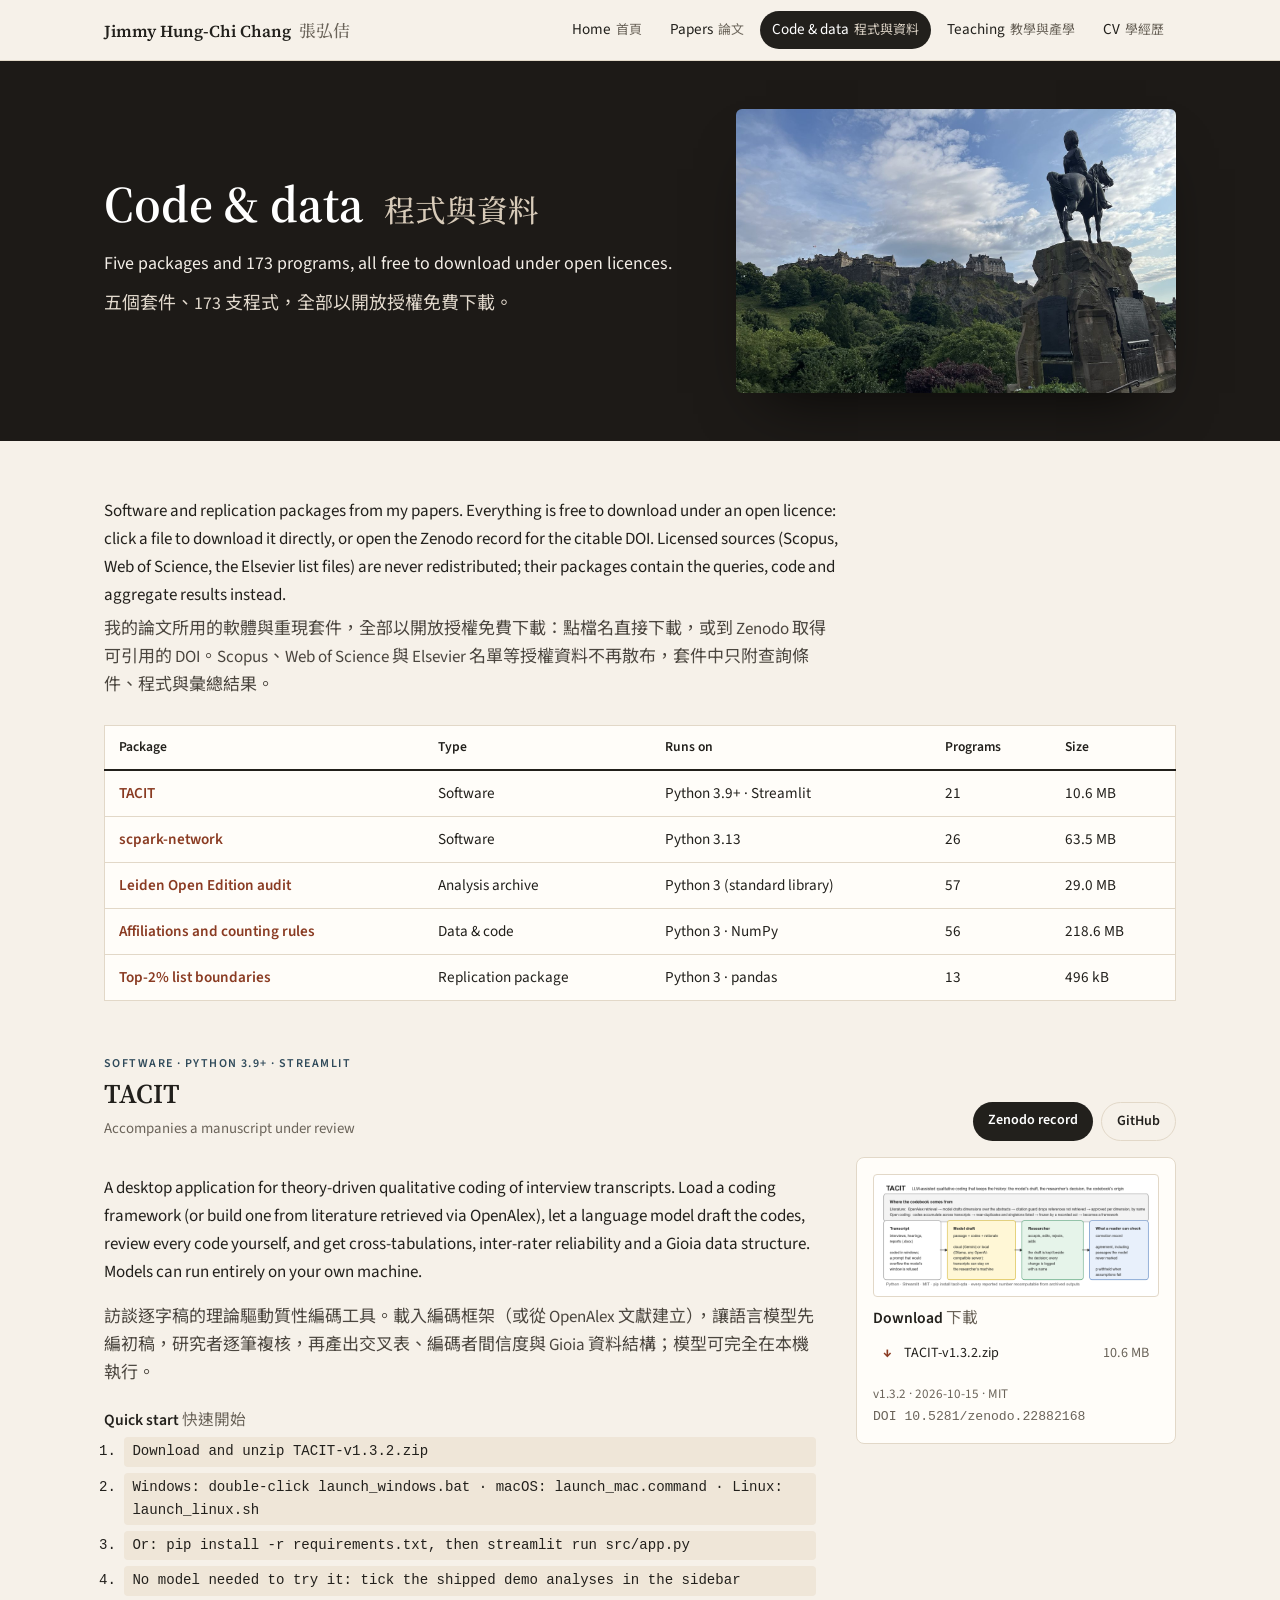
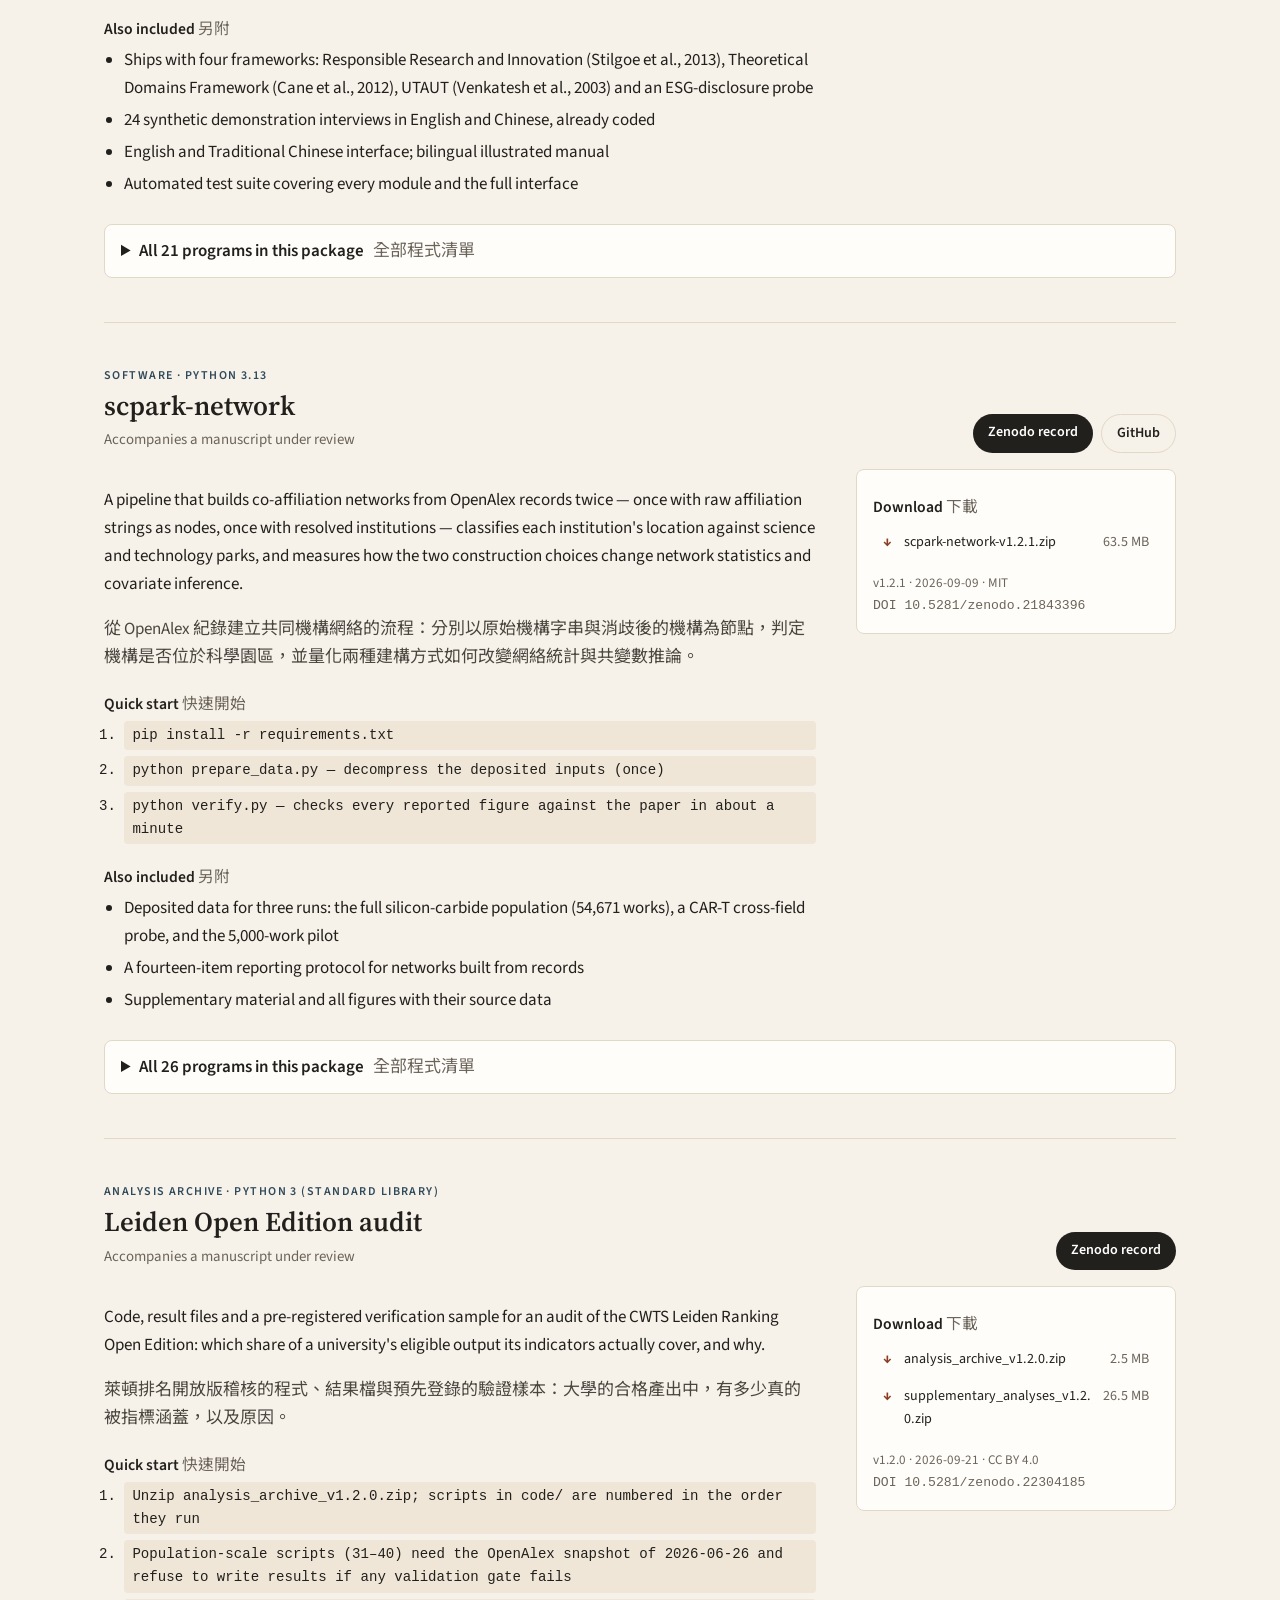
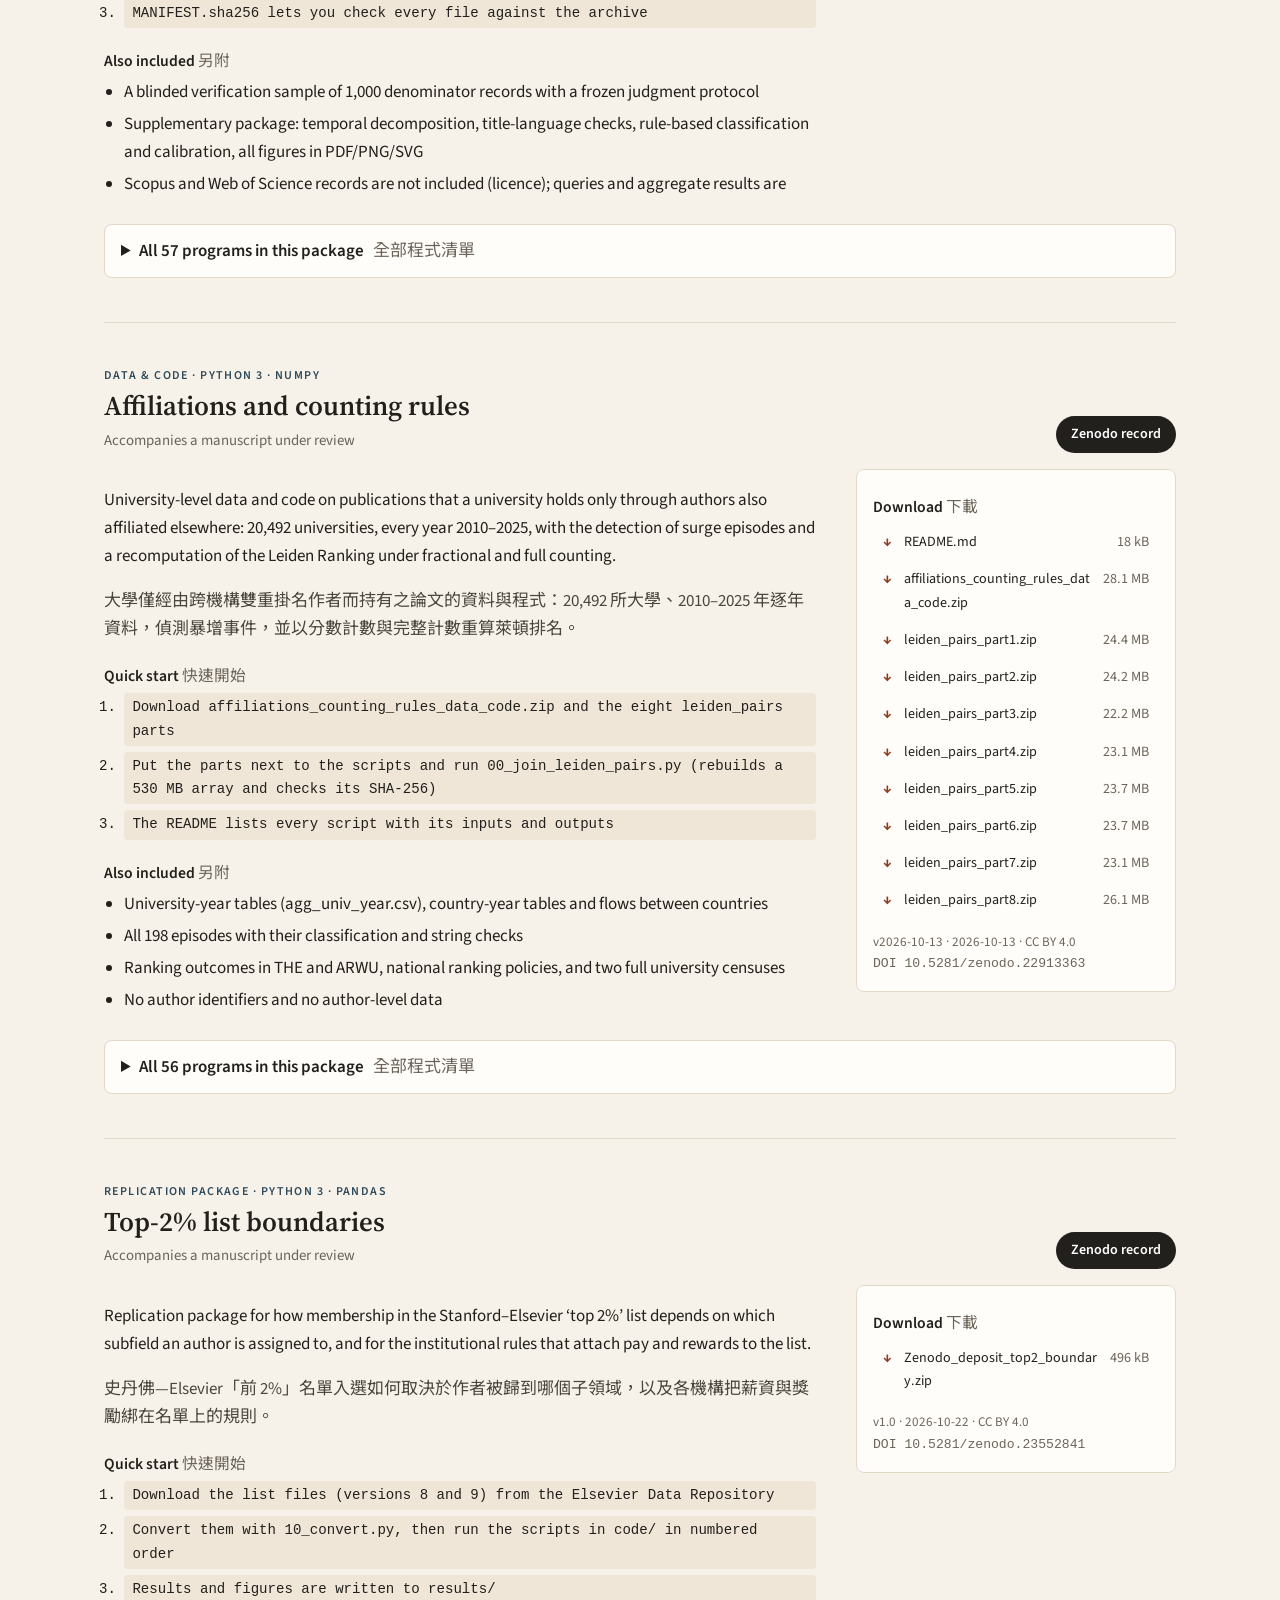
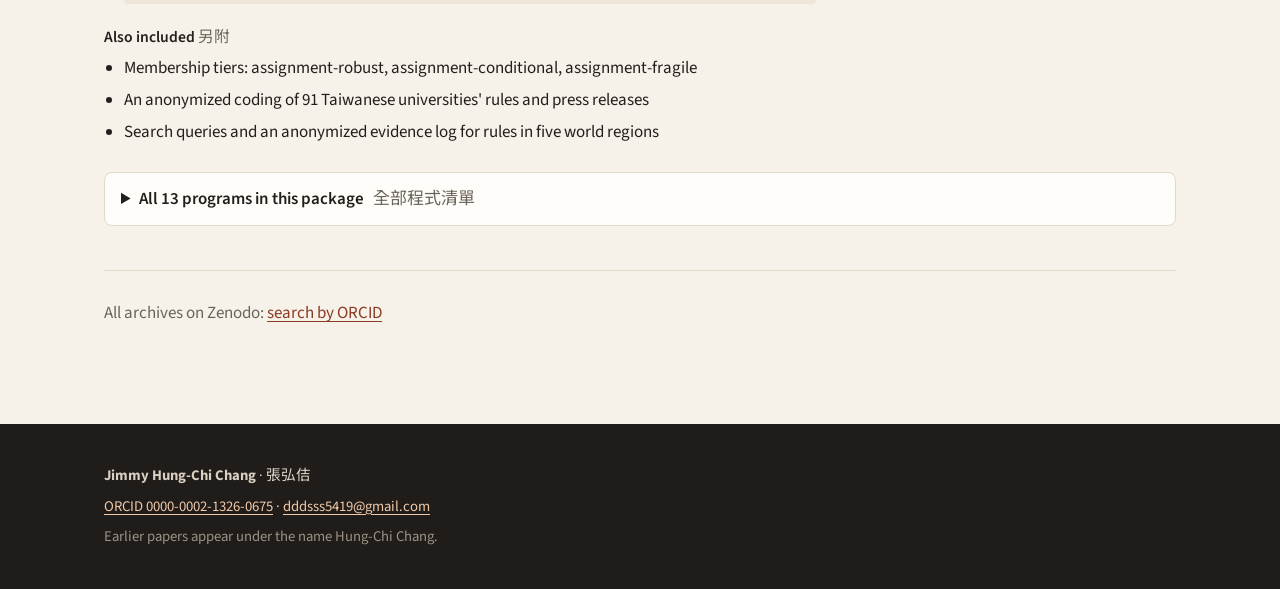
==== commit 037de783: "Update site 週五-2026-10 17:04" ====
--- a/code.html
+++ b/code.html
@@ -12,7 +12,7 @@
 <meta name="twitter:card" content="summary_large_image"><meta name="twitter:image" content="https://jimmy-hc-chang.github.io/website/assets/og-cover.jpg?v=3">
 <link rel="preconnect" href="https://fonts.googleapis.com"><link rel="preconnect" href="https://fonts.gstatic.com" crossorigin>
 <link rel="stylesheet" href="https://fonts.googleapis.com/css2?family=Source+Serif+4:ital,opsz,wght@0,8..60,400;0,8..60,600;1,8..60,400&family=Source+Sans+3:wght@400;600&family=Noto+Serif+TC:wght@500;700&family=Noto+Sans+TC:wght@400;500&display=swap">
-<link rel="stylesheet" href="style.css?v=cfe0ed90">
+<link rel="stylesheet" href="style.css?v=747c849f">
 
 </head>
 <body class="p-code">
@@ -33,7 +33,7 @@
   <article class="pkg" id="tacit">
   <header class="pkg-head">
     <div><p class="arch-kind">Software · Python 3.9+ · Streamlit</p><h3>TACIT</h3>
-    <p class="arch-paper">Paper: <a href="papers.html#tacit-an-auditable-locally-deployable-python-too">TACIT: An auditable, locally deployable Python tool for LLM-assisted qualitative coding with codebook provenance</a> <span class="status">Under review · <i>SoftwareX</i></span></p></div>
+    <p class="arch-paper">Accompanies a manuscript under review</p></div>
     <div class="btns"><a class="btn-s" href="https://doi.org/10.5281/zenodo.22882168">Zenodo record</a><a class="btn-s ghost" href="https://github.com/NYCU-FUN-TECH-LAB/TACIT">GitHub</a></div>
   </header>
   <div class="pkg-grid">
@@ -56,7 +56,7 @@
 </article><article class="pkg" id="scpark-network">
   <header class="pkg-head">
     <div><p class="arch-kind">Software · Python 3.13</p><h3>scpark-network</h3>
-    <p class="arch-paper">Paper: <a href="papers.html#spurious-nodes-and-projected-edges-network-const">Spurious nodes and projected edges: Network construction and covariate inference in co-membership networks</a> <span class="status">Major revision · <i>Social Networks</i></span></p></div>
+    <p class="arch-paper">Accompanies a manuscript under review</p></div>
     <div class="btns"><a class="btn-s" href="https://doi.org/10.5281/zenodo.21843396">Zenodo record</a><a class="btn-s ghost" href="https://github.com/jimmy-hc-chang/scpark-network">GitHub</a></div>
   </header>
   <div class="pkg-grid">
@@ -69,7 +69,7 @@
       <ul><li>Deposited data for three runs: the full silicon-carbide population (54,671 works), a CAR-T cross-field probe, and the 5,000-work pilot</li><li>A fourteen-item reporting protocol for networks built from records</li><li>Supplementary material and all figures with their source data</li></ul>
     </div>
     <aside class="dlbox">
-      <img src="assets/fig-son.png" alt="" loading="lazy">
+      
       <h4>Download <span lang="zh-Hant">下載</span></h4>
       <ul class="dl"><li><a href="https://zenodo.org/records/22677778/files/tiger-lab-png/scpark-network-v1.2.1.zip?download=1" download><span class="fn">scpark-network-v1.2.1.zip</span><span class="fs">63.5 MB</span></a></li></ul>
       <p class="facts">v1.2.1 · 2026-09-09 · MIT<br><span class="doi">DOI 10.5281/zenodo.21843396</span></p>
@@ -79,7 +79,7 @@
 </article><article class="pkg" id="leiden-open-edition-audit">
   <header class="pkg-head">
     <div><p class="arch-kind">Analysis archive · Python 3 (standard library)</p><h3>Leiden Open Edition audit</h3>
-    <p class="arch-paper">Paper: <a href="papers.html#auditing-an-openalex-based-university-ranking-in">Auditing an OpenAlex-based university ranking: Indicator coverage in the CWTS Leiden Ranking Open Edition</a> <span class="status">Submitted · <i>Quantitative Science Studies</i></span></p></div>
+    <p class="arch-paper">Accompanies a manuscript under review</p></div>
     <div class="btns"><a class="btn-s" href="https://doi.org/10.5281/zenodo.22304185">Zenodo record</a></div>
   </header>
   <div class="pkg-grid">
@@ -92,7 +92,7 @@
       <ul><li>A blinded verification sample of 1,000 denominator records with a frozen judgment protocol</li><li>Supplementary package: temporal decomposition, title-language checks, rule-based classification and calibration, all figures in PDF/PNG/SVG</li><li>Scopus and Web of Science records are not included (licence); queries and aggregate results are</li></ul>
     </div>
     <aside class="dlbox">
-      <img src="assets/fig-leiden.png" alt="" loading="lazy">
+      
       <h4>Download <span lang="zh-Hant">下載</span></h4>
       <ul class="dl"><li><a href="https://zenodo.org/records/22872751/files/analysis_archive_v1.2.0.zip?download=1" download><span class="fn">analysis_archive_v1.2.0.zip</span><span class="fs">2.5 MB</span></a></li><li><a href="https://zenodo.org/records/22872751/files/supplementary_analyses_v1.2.0.zip?download=1" download><span class="fn">supplementary_analyses_v1.2.0.zip</span><span class="fs">26.5 MB</span></a></li></ul>
       <p class="facts">v1.2.0 · 2026-09-21 · CC BY 4.0<br><span class="doi">DOI 10.5281/zenodo.22304185</span></p>
@@ -102,7 +102,7 @@
 </article><article class="pkg" id="affiliations-and-counting-rules">
   <header class="pkg-head">
     <div><p class="arch-kind">Data & code · Python 3 · NumPy</p><h3>Affiliations and counting rules</h3>
-    <p class="arch-paper">Paper: <a href="papers.html#when-rankings-become-law-a-few-authors-can-chang">When rankings become law, a few authors can change who qualifies</a> <span class="status">Under review · <i>Nature Human Behaviour</i></span></p></div>
+    <p class="arch-paper">Accompanies a manuscript under review</p></div>
     <div class="btns"><a class="btn-s" href="https://doi.org/10.5281/zenodo.22913363">Zenodo record</a></div>
   </header>
   <div class="pkg-grid">
@@ -115,7 +115,7 @@
       <ul><li>University-year tables (agg_univ_year.csv), country-year tables and flows between countries</li><li>All 198 episodes with their classification and string checks</li><li>Ranking outcomes in THE and ARWU, national ranking policies, and two full university censuses</li><li>No author identifiers and no author-level data</li></ul>
     </div>
     <aside class="dlbox">
-      <img src="assets/fig-rankings.png" alt="" loading="lazy">
+      
       <h4>Download <span lang="zh-Hant">下載</span></h4>
       <ul class="dl"><li><a href="https://zenodo.org/records/23330313/files/README.md?download=1" download><span class="fn">README.md</span><span class="fs">18 kB</span></a></li><li><a href="https://zenodo.org/records/23330313/files/affiliations_counting_rules_data_code.zip?download=1" download><span class="fn">affiliations_counting_rules_data_code.zip</span><span class="fs">28.1 MB</span></a></li><li><a href="https://zenodo.org/records/23330313/files/leiden_pairs_part1.zip?download=1" download><span class="fn">leiden_pairs_part1.zip</span><span class="fs">24.4 MB</span></a></li><li><a href="https://zenodo.org/records/23330313/files/leiden_pairs_part2.zip?download=1" download><span class="fn">leiden_pairs_part2.zip</span><span class="fs">24.2 MB</span></a></li><li><a href="https://zenodo.org/records/23330313/files/leiden_pairs_part3.zip?download=1" download><span class="fn">leiden_pairs_part3.zip</span><span class="fs">22.2 MB</span></a></li><li><a href="https://zenodo.org/records/23330313/files/leiden_pairs_part4.zip?download=1" download><span class="fn">leiden_pairs_part4.zip</span><span class="fs">23.1 MB</span></a></li><li><a href="https://zenodo.org/records/23330313/files/leiden_pairs_part5.zip?download=1" download><span class="fn">leiden_pairs_part5.zip</span><span class="fs">23.7 MB</span></a></li><li><a href="https://zenodo.org/records/23330313/files/leiden_pairs_part6.zip?download=1" download><span class="fn">leiden_pairs_part6.zip</span><span class="fs">23.7 MB</span></a></li><li><a href="https://zenodo.org/records/23330313/files/leiden_pairs_part7.zip?download=1" download><span class="fn">leiden_pairs_part7.zip</span><span class="fs">23.1 MB</span></a></li><li><a href="https://zenodo.org/records/23330313/files/leiden_pairs_part8.zip?download=1" download><span class="fn">leiden_pairs_part8.zip</span><span class="fs">26.1 MB</span></a></li></ul>
       <p class="facts">v2026-10-13 · 2026-10-13 · CC BY 4.0<br><span class="doi">DOI 10.5281/zenodo.22913363</span></p>
@@ -125,7 +125,7 @@
 </article><article class="pkg" id="top-2%-list-boundaries">
   <header class="pkg-head">
     <div><p class="arch-kind">Replication package · Python 3 · pandas</p><h3>Top-2% list boundaries</h3>
-    <p class="arch-paper">Paper: <a href="papers.html#what-does-a-top-2-listing-certify-classification">What does a “top 2%” listing certify? Classification and reward in the Stanford–Elsevier list</a> <span class="status">Submitted · <i>Research Evaluation</i></span></p></div>
+    <p class="arch-paper">Accompanies a manuscript under review</p></div>
     <div class="btns"><a class="btn-s" href="https://doi.org/10.5281/zenodo.23552841">Zenodo record</a></div>
   </header>
   <div class="pkg-grid">
@@ -138,7 +138,7 @@
       <ul><li>Membership tiers: assignment-robust, assignment-conditional, assignment-fragile</li><li>An anonymized coding of 91 Taiwanese universities' rules and press releases</li><li>Search queries and an anonymized evidence log for rules in five world regions</li></ul>
     </div>
     <aside class="dlbox">
-      <img src="assets/fig-top2.png" alt="" loading="lazy">
+      
       <h4>Download <span lang="zh-Hant">下載</span></h4>
       <ul class="dl"><li><a href="https://zenodo.org/records/23552842/files/Zenodo_deposit_top2_boundary.zip?download=1" download><span class="fn">Zenodo_deposit_top2_boundary.zip</span><span class="fs">496 kB</span></a></li></ul>
       <p class="facts">v1.0 · 2026-10-22 · CC BY 4.0<br><span class="doi">DOI 10.5281/zenodo.23552841</span></p>
--- a/style.css
+++ b/style.css
@@ -250,6 +250,23 @@
  nav a{padding:6px 8px;font-size:.88rem}}
 .page-hero h1 span{display:inline-block}
 .teachfig{max-width:380px}
+.wpd{margin-top:8px}
+.wpd summary{cursor:pointer;list-style:none;display:inline-block;font-size:.78rem;font-weight:600;padding:2px 10px;border-radius:999px;border:1px solid var(--line);color:var(--accent);background:var(--paper)}
+.wpd summary::-webkit-details-marker{display:none}
+.wpd summary:hover,.wpd[open] summary{background:var(--accent);color:#fff;border-color:var(--accent)}
+.wpdl{margin:10px 0 0;display:grid;grid-template-columns:150px 1fr;gap:8px 14px;font-size:.9rem}
+.wpdl dt{font-weight:600;color:var(--accent-2)}
+.wpdl dt span{display:block;font-weight:500;color:var(--muted);font-size:.82rem}
+.wpdl dd{margin:0}
+.wp-zhl{display:block;color:var(--muted);font-size:.86rem;margin-top:2px}
+@media (max-width:600px){.wpdl{grid-template-columns:1fr;gap:2px}.wpdl dd{margin-bottom:8px}}
+.featured.nofig{grid-template-columns:1fr;max-width:900px}
+.urlist{padding-left:1.4em;margin:10px 0 0}
+.urlist li{margin:0 0 18px;padding-bottom:14px;border-bottom:1px solid var(--line)}
+.ur-en{font:600 1.02rem/1.45 var(--serif);margin:0}
+.ur-zh{color:#4b463f;margin:4px 0 8px;font-size:.95rem}
+.ur-meta{display:flex;flex-wrap:wrap;gap:6px 16px;font-size:.85rem;color:var(--muted);margin:0;align-items:center}
+.ur-meta .status{margin-left:0}
 
 /* code page v3 */
 .pkgindex{width:100%;border-collapse:collapse;margin:26px 0 10px;font-size:.95rem;background:var(--paper);border:1px solid var(--line)}
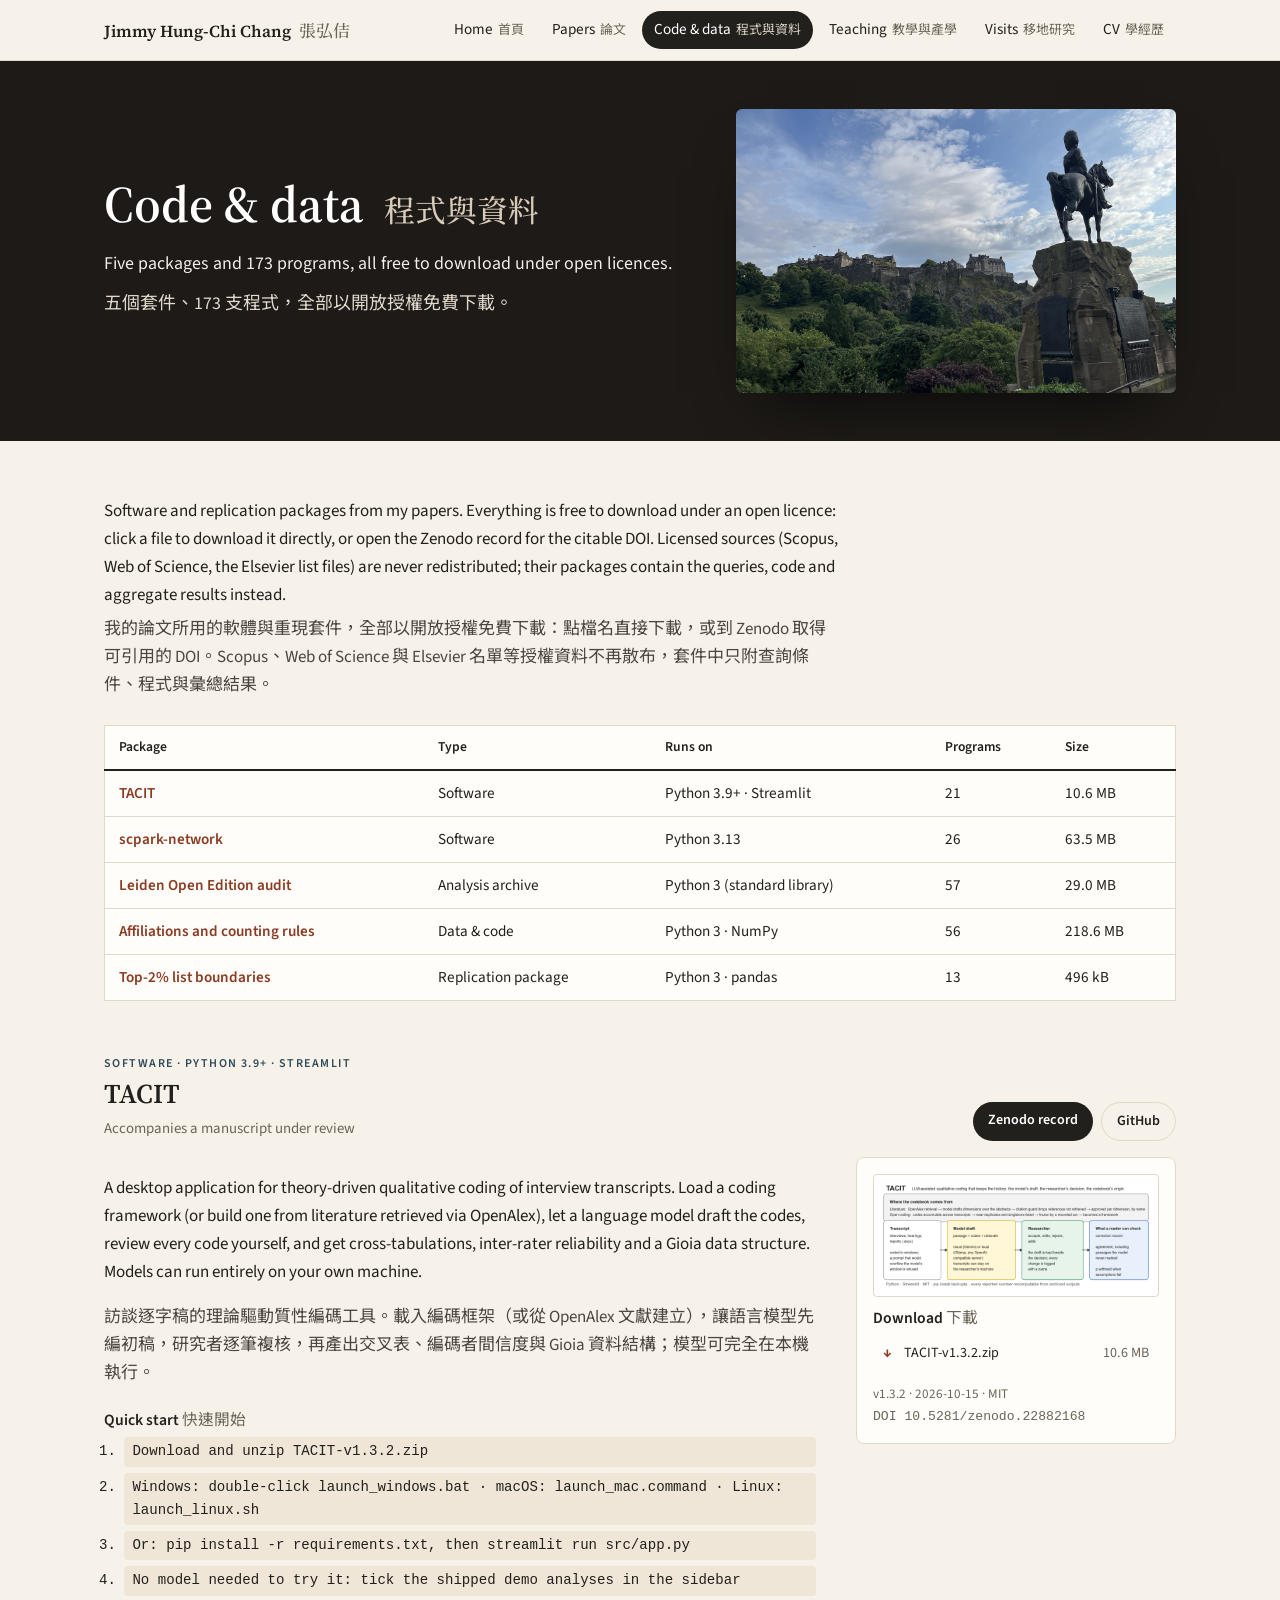
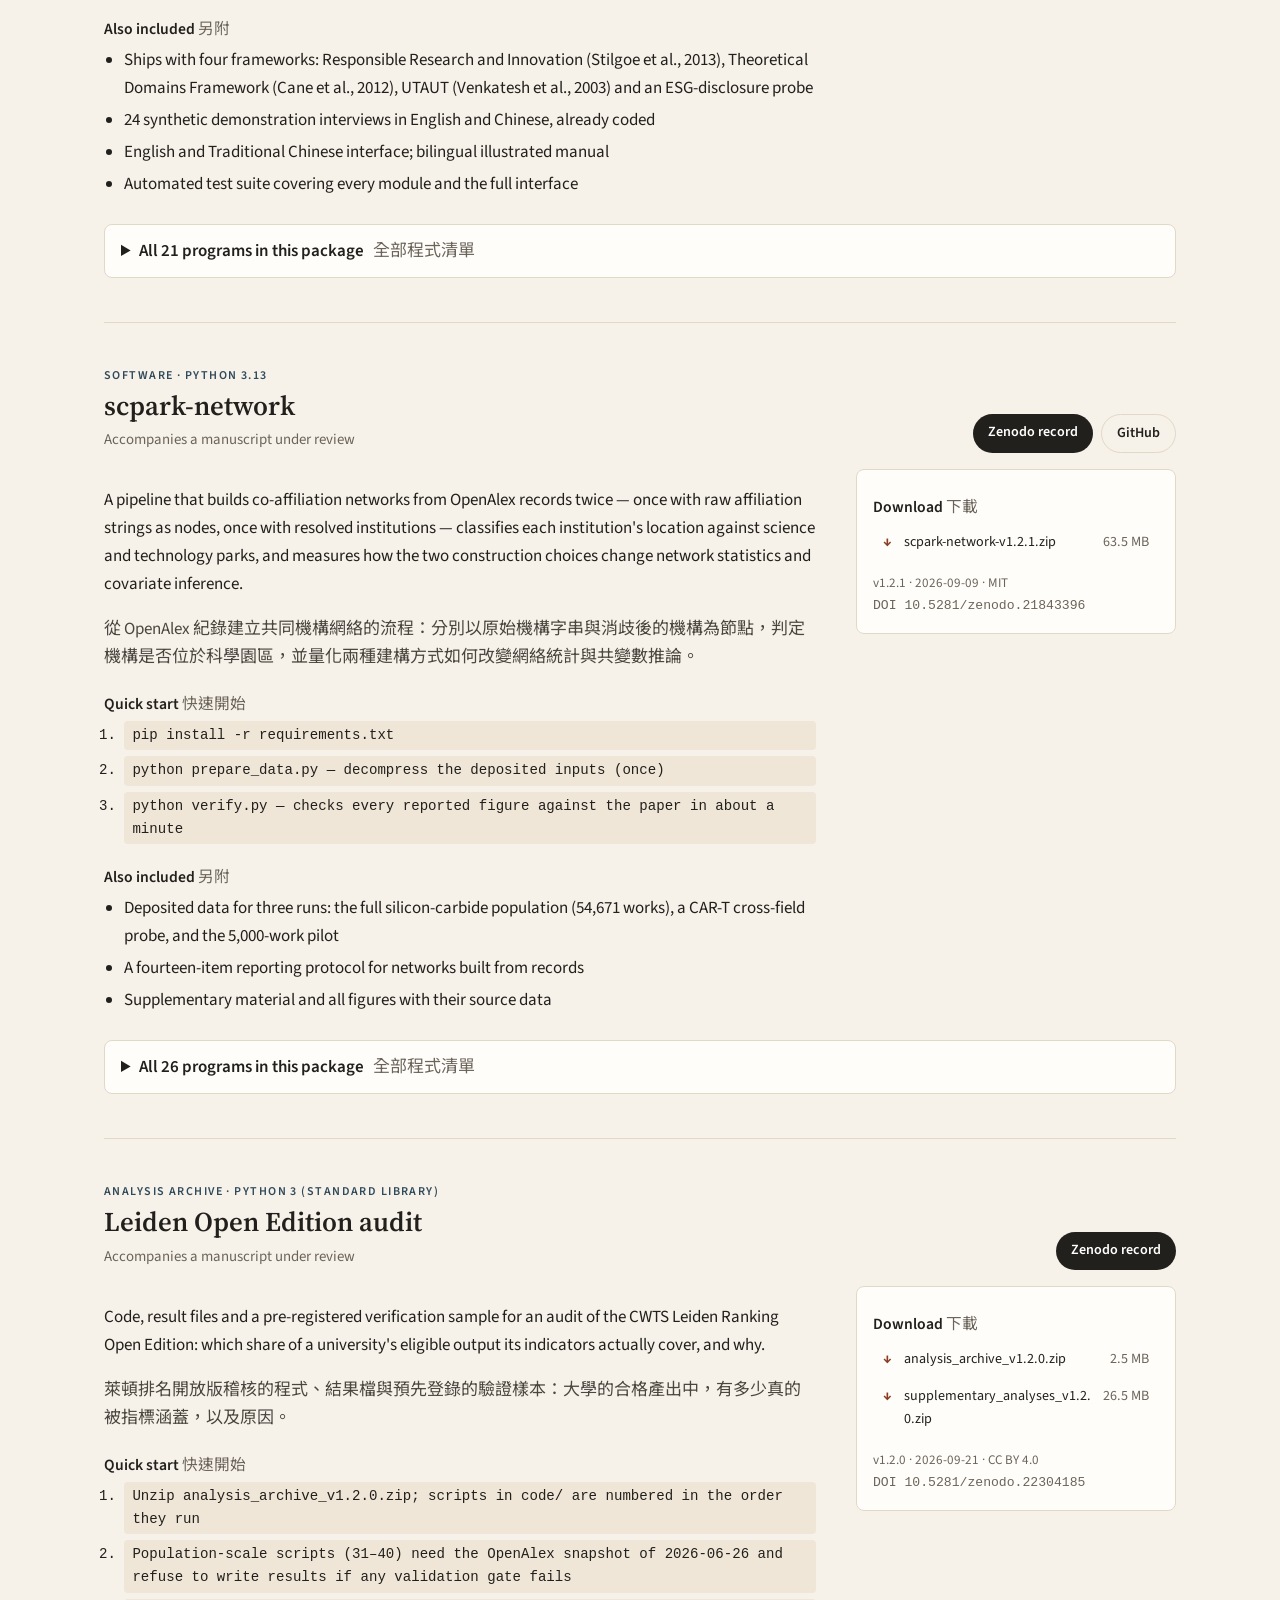
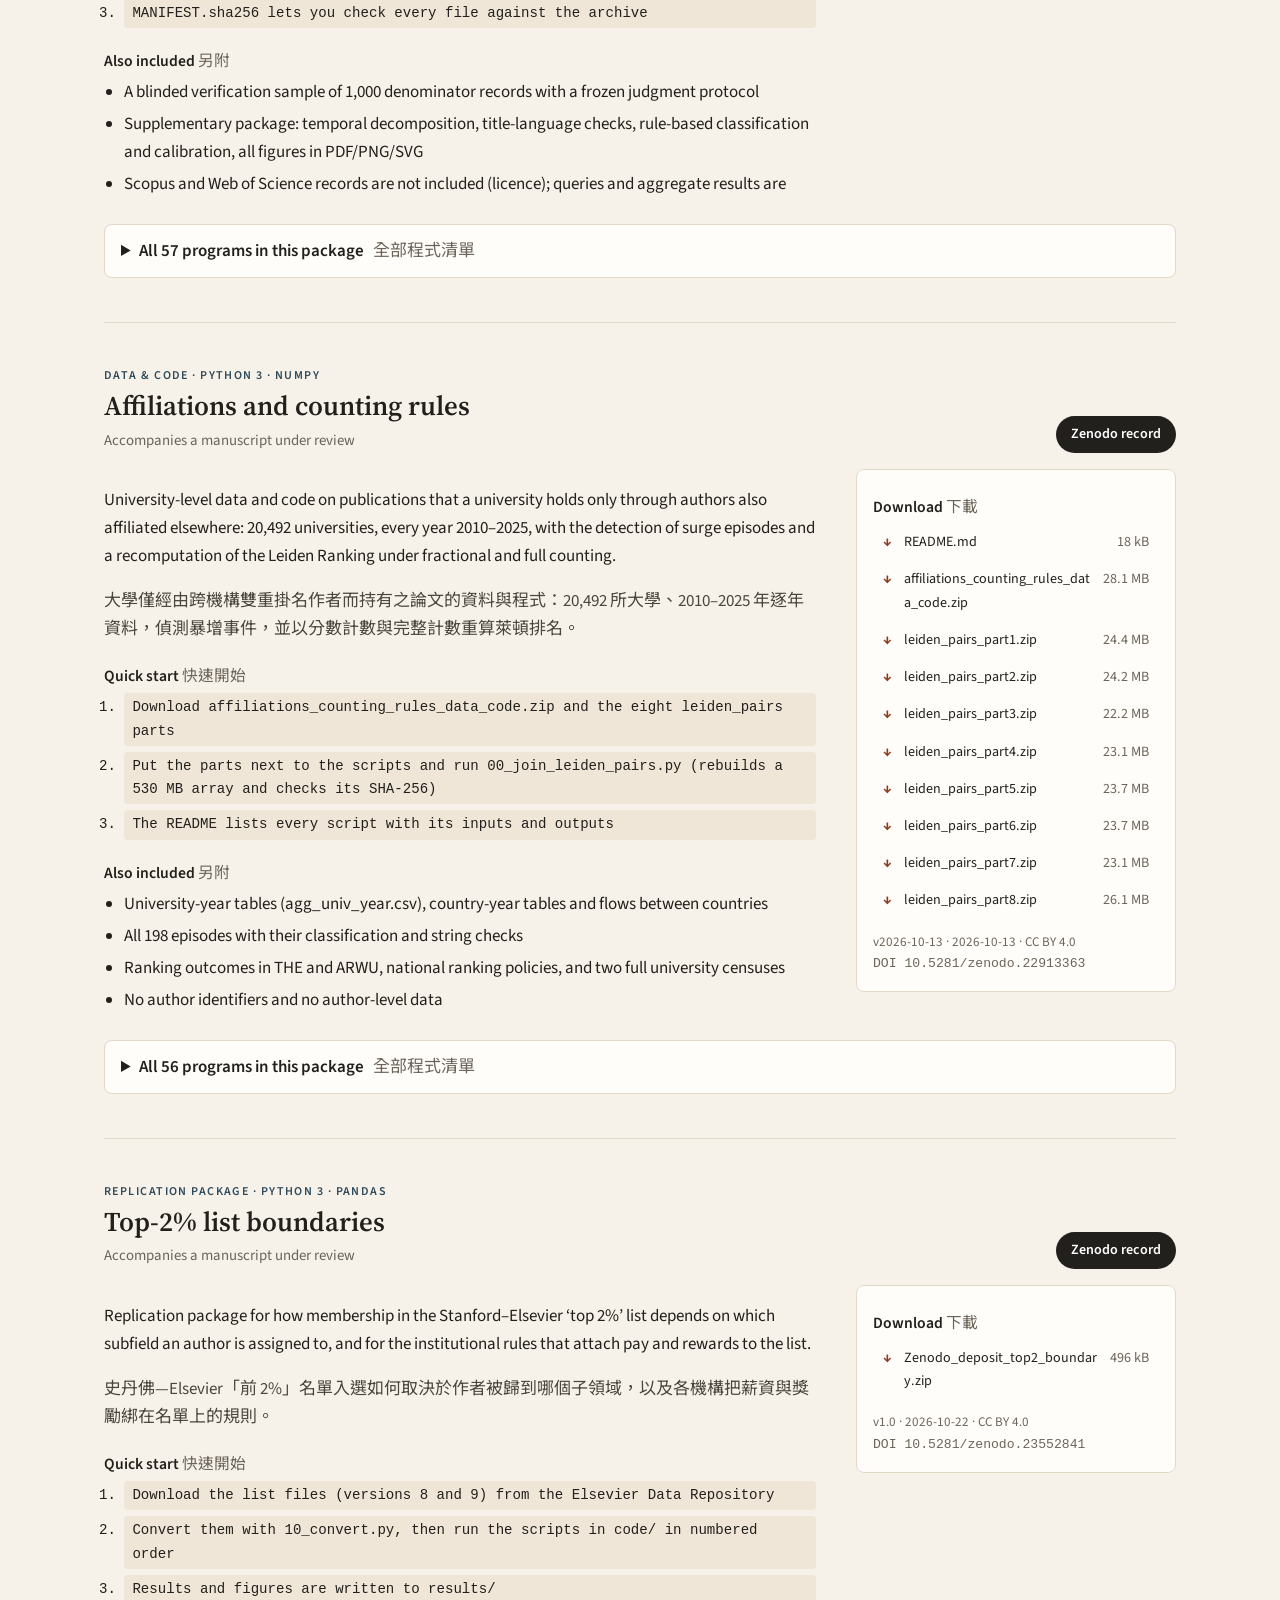
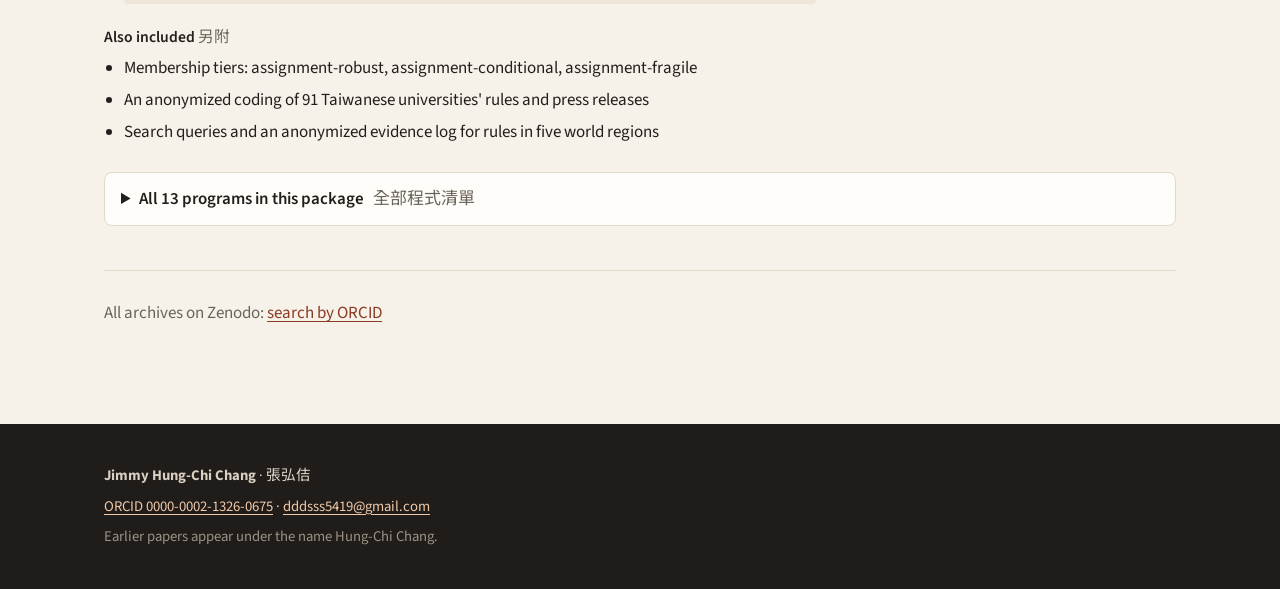
==== commit 67fad765: "Update site 週日-2026-11 11:39" ====
--- a/code.html
+++ b/code.html
@@ -12,13 +12,13 @@
 <meta name="twitter:card" content="summary_large_image"><meta name="twitter:image" content="https://jimmy-hc-chang.github.io/website/assets/og-cover.jpg?v=3">
 <link rel="preconnect" href="https://fonts.googleapis.com"><link rel="preconnect" href="https://fonts.gstatic.com" crossorigin>
 <link rel="stylesheet" href="https://fonts.googleapis.com/css2?family=Source+Serif+4:ital,opsz,wght@0,8..60,400;0,8..60,600;1,8..60,400&family=Source+Sans+3:wght@400;600&family=Noto+Serif+TC:wght@500;700&family=Noto+Sans+TC:wght@400;500&display=swap">
-<link rel="stylesheet" href="style.css?v=747c849f">
+<link rel="stylesheet" href="style.css?v=81e84033">
 
 </head>
 <body class="p-code">
 <header class="bar"><div class="wrap bar-in">
   <a class="brand" href="index.html">Jimmy Hung-Chi Chang <span lang="zh-Hant">張弘佶</span></a>
-  <nav aria-label="Pages"><a href="index.html">Home<span lang="zh-Hant">首頁</span></a><a href="papers.html">Papers<span lang="zh-Hant">論文</span></a><a href="code.html" aria-current="page">Code &amp; data<span lang="zh-Hant">程式與資料</span></a><a href="teaching.html">Teaching<span lang="zh-Hant">教學與產學</span></a><a href="cv.html">CV<span lang="zh-Hant">學經歷</span></a></nav>
+  <nav aria-label="Pages"><a href="index.html">Home<span lang="zh-Hant">首頁</span></a><a href="papers.html">Papers<span lang="zh-Hant">論文</span></a><a href="code.html" aria-current="page">Code &amp; data<span lang="zh-Hant">程式與資料</span></a><a href="teaching.html">Teaching<span lang="zh-Hant">教學與產學</span></a><a href="visits.html">Visits<span lang="zh-Hant">移地研究</span></a><a href="cv.html">CV<span lang="zh-Hant">學經歷</span></a></nav>
 </div></header>
 <section class="hero page-hero"><div class="wrap hero-in"><div class="hero-text">
   <h1>Code &amp; data <span lang="zh-Hant">程式與資料</span></h1>
--- a/style.css
+++ b/style.css
@@ -214,7 +214,7 @@
 .wptable td:first-child{width:62%}
 .wp-en{display:block;font-family:var(--serif);font-weight:600}
 .wp-zh{display:block;color:var(--muted);font-size:.86rem;margin-top:2px}
-@media (max-width:600px){.wptable th:nth-child(3),.wptable td:nth-child(3){display:none}.wptable td:first-child{width:auto}}
+@media (max-width:600px){.wptable th:nth-child(4),.wptable td:nth-child(4){display:none}.wptable td:first-child{width:auto}}
 @media (max-width:600px){
   .statbar{padding:16px 0}
   .stats-row{grid-template-columns:repeat(3,1fr);gap:8px}
@@ -309,3 +309,75 @@
 .pkg-grid>*{min-width:0}.quick li,.pkg p{overflow-wrap:anywhere}
 @media (max-width:900px){.pkg-grid{grid-template-columns:1fr}.dlbox{position:static}}
 @media (max-width:600px){.pkgindex{font-size:.82rem}.pkgindex th,.pkgindex td{padding:8px 8px}.pkgindex th:nth-child(3),.pkgindex td:nth-child(3),.pkgindex th:nth-child(2),.pkgindex td:nth-child(2){display:none}.progs td:first-child{white-space:normal;width:45%}.progs code{word-break:break-all}}
+
+/* 示意圖 figures（期刊概念模型風格） */
+.fg{display:block;width:100%;height:auto;font-family:var(--sans)}
+.fg text{fill:var(--ink)}
+.fg .t1{font-size:13px;font-weight:600} .fg-line .t1{font-size:12px} .fg .t2{font-size:12px;fill:#4a463f}
+.fg .t3{font-size:10.5px;fill:var(--muted);font-style:italic} .fg .t3c{font-size:11px;fill:var(--muted)}
+.fg .t4{font-size:11.5px;font-style:italic;fill:#3d3a35} .fg .t5{font-size:10.5px;fill:var(--muted)}
+.fg .red{fill:var(--accent)}
+.fg .bx{fill:#fff;stroke:#2b2925;stroke-width:1.1}
+.fg .bx2{fill:#fff;stroke:#2b2925;stroke-width:1.1}
+.fg .md{fill:#fff;stroke:#77706a;stroke-width:1;stroke-dasharray:4 3}
+.fg .ln{stroke:#2b2925;stroke-width:1.1;fill:none} .fg .k-fill{fill:#2b2925} .fg .r-fill{fill:var(--accent)}
+.fg .ln-r{stroke:var(--accent);stroke-width:1;fill:none}
+.fg .fb{stroke:var(--accent);stroke-width:1.1;stroke-dasharray:5 3;fill:none}
+.fg .br{stroke:#8d867c;stroke-width:1;fill:none} .fg .mask{fill:#fff}
+.fg .grid{stroke:#ece7de;stroke-width:1} .fg .ax{stroke:#2b2925;stroke-width:1}
+.fg .pt{fill:#a59f95} .fg .pt-o{fill:#fff;stroke:#5d5850;stroke-width:1.1} .fg .pt-r{fill:var(--accent)}
+.fg .thr{stroke:var(--accent);stroke-width:1.1;stroke-dasharray:5 3}
+.fg .lg{fill:#fff;stroke:#d9d2c6}
+.figure{margin:0;background:#fff;border:1px solid var(--line)}
+.figure figcaption{font-size:.78rem;line-height:1.5;color:var(--muted);padding:10px 16px 12px;border-top:1px solid var(--line)}
+.figure figcaption b{color:var(--ink);font-weight:600;letter-spacing:.02em}
+.framework{margin:0 0 26px}
+.framework .fg{padding:18px 18px 6px}
+.framework .fg-tall{display:none}
+.line .figure{margin:-4px 0 16px}
+.line .fg{padding:8px 6px 4px}
+.featured.withfig{grid-template-columns:440px 1fr}
+.feat-fig .fg{padding:12px 8px 2px}
+.urlist{list-style:none;padding-left:0}
+.ur-line{display:inline-block;font-size:.72rem;letter-spacing:.04em;text-transform:uppercase;color:var(--accent-2);border-left:2px solid var(--accent-2);padding-left:8px;margin:0 0 6px}
+.ur-line.l2{color:var(--accent);border-color:var(--accent)}
+@media (max-width:900px){.featured.withfig{grid-template-columns:1fr}.feat-fig{max-width:480px}}
+@media (max-width:640px){.framework .fg-wide{display:none}.framework .fg-tall{display:block;max-width:380px;margin:0 auto}}
+
+.fg-th{border-radius:4px;background:#fff}
+.fg-th .th-bg{fill:#fff;stroke:#e2d8c8}
+.fg-th .t-tag{font-size:7.5px;fill:#9a958c;font-style:italic}
+.fg-th .t-mini{font-size:7.5px;fill:#6b645a}
+.fg-th .bar{fill:#6b8796} .fg-th .bar-r{fill:var(--accent)} .fg-th .bar-gap{fill:none;stroke:#b8b2a8;stroke-dasharray:2 2}
+.fg-th .edge{stroke:#a59f95;stroke-width:1.1} .fg-th .node{fill:#4f6b79} .fg-th .node-r{fill:var(--accent)}
+.fg-th .line{fill:none;stroke:#6b8796;stroke-width:1.4} .fg-th .line-r{fill:none;stroke:var(--accent);stroke-width:1.6}
+.fg-th .land{fill:#efeae1} .fg-th .bub{fill:var(--accent);fill-opacity:.55}
+.fg-th .helix-3{fill:none;stroke:#2b2925} .fg-th .rung{stroke:#cfc8bc;stroke-width:1} .fg-th .shape{fill:#fff;stroke:#2b2925;stroke-width:1.1} .fg-th .dash{stroke-dasharray:3 2}
+.urlist li{display:grid;grid-template-columns:150px 1fr;gap:20px;align-items:start}
+.wptable td.wp-th{width:104px;padding-right:0}.wptable td.wp-th .fg-th{width:96px}
+@media (max-width:640px){.urlist li{grid-template-columns:96px 1fr;gap:12px}.wptable td.wp-th,.wptable th:first-child{display:none}}
+
+/* 移地研究頁 */
+.cv-note{color:var(--muted);font-size:.88rem;font-style:italic}
+.visits .vnav{display:flex;flex-wrap:wrap;gap:8px;margin:6px 0 26px}
+.visits .vnav a{border:1px solid var(--line);border-radius:999px;padding:5px 14px;font-size:.88rem;background:var(--paper)}
+.visit{padding:26px 0 30px;border-top:1px solid var(--line)}
+.visit h2{font-size:1.45rem;margin:0 0 14px}.visit h2 span{display:block;font-size:1rem;color:var(--muted);font-weight:500;margin-top:2px}
+.vmeta{border-collapse:collapse;margin:0 0 16px;font-size:.92rem}
+.vmeta th{text-align:left;vertical-align:top;white-space:nowrap;padding:4px 18px 4px 0;color:var(--muted);font-weight:500}
+.vmeta td{padding:4px 0}
+.vtext{display:grid;grid-template-columns:1fr 1fr;gap:28px}
+.visit h4{margin:18px 0 6px;font-size:1rem}.visit h4 span{color:var(--muted);font-weight:500}
+.vlist{margin:0 0 6px 1.1em;padding:0}.vlist li{margin:0 0 8px}.vlist li span{color:var(--muted)}
+.vgal{display:grid;grid-template-columns:repeat(4,1fr);gap:12px;margin-top:18px}
+.vgal figure{margin:0}.vgal img{width:100%;aspect-ratio:4/3;object-fit:cover;border-radius:6px;display:block}
+.vgal figcaption{font-size:.78rem;color:var(--muted);margin-top:5px;line-height:1.4}
+.visit .sub{color:var(--muted);font-size:.85em}
+.visitlink{display:block;position:relative;border-radius:8px;overflow:hidden;aspect-ratio:21/9;color:#fff;text-decoration:none}
+.visitlink img{width:100%;height:100%;object-fit:cover;object-position:center 60%;transition:transform .4s}
+.visitlink:hover img{transform:scale(1.03)}
+.visitlink .ov{position:absolute;inset:0;display:flex;flex-direction:column;justify-content:flex-end;padding:28px;background:linear-gradient(180deg,transparent 35%,rgba(15,13,11,.82))}
+.visitlink .ov b{font:600 1.8rem var(--serif)}.visitlink .ov span{font-size:.98rem;color:#eee6da}
+.visitlink .ov em{font-style:normal;margin-top:10px;font-size:.9rem;border-bottom:1px solid rgba(255,255,255,.6);width:fit-content}
+@media (max-width:600px){nav a{padding:5px 7px;font-size:.84rem}}
+@media (max-width:820px){.vtext{grid-template-columns:1fr;gap:6px}.vgal{grid-template-columns:1fr 1fr}.visitlink{aspect-ratio:4/3}.visitlink .ov b{font-size:1.4rem}}
